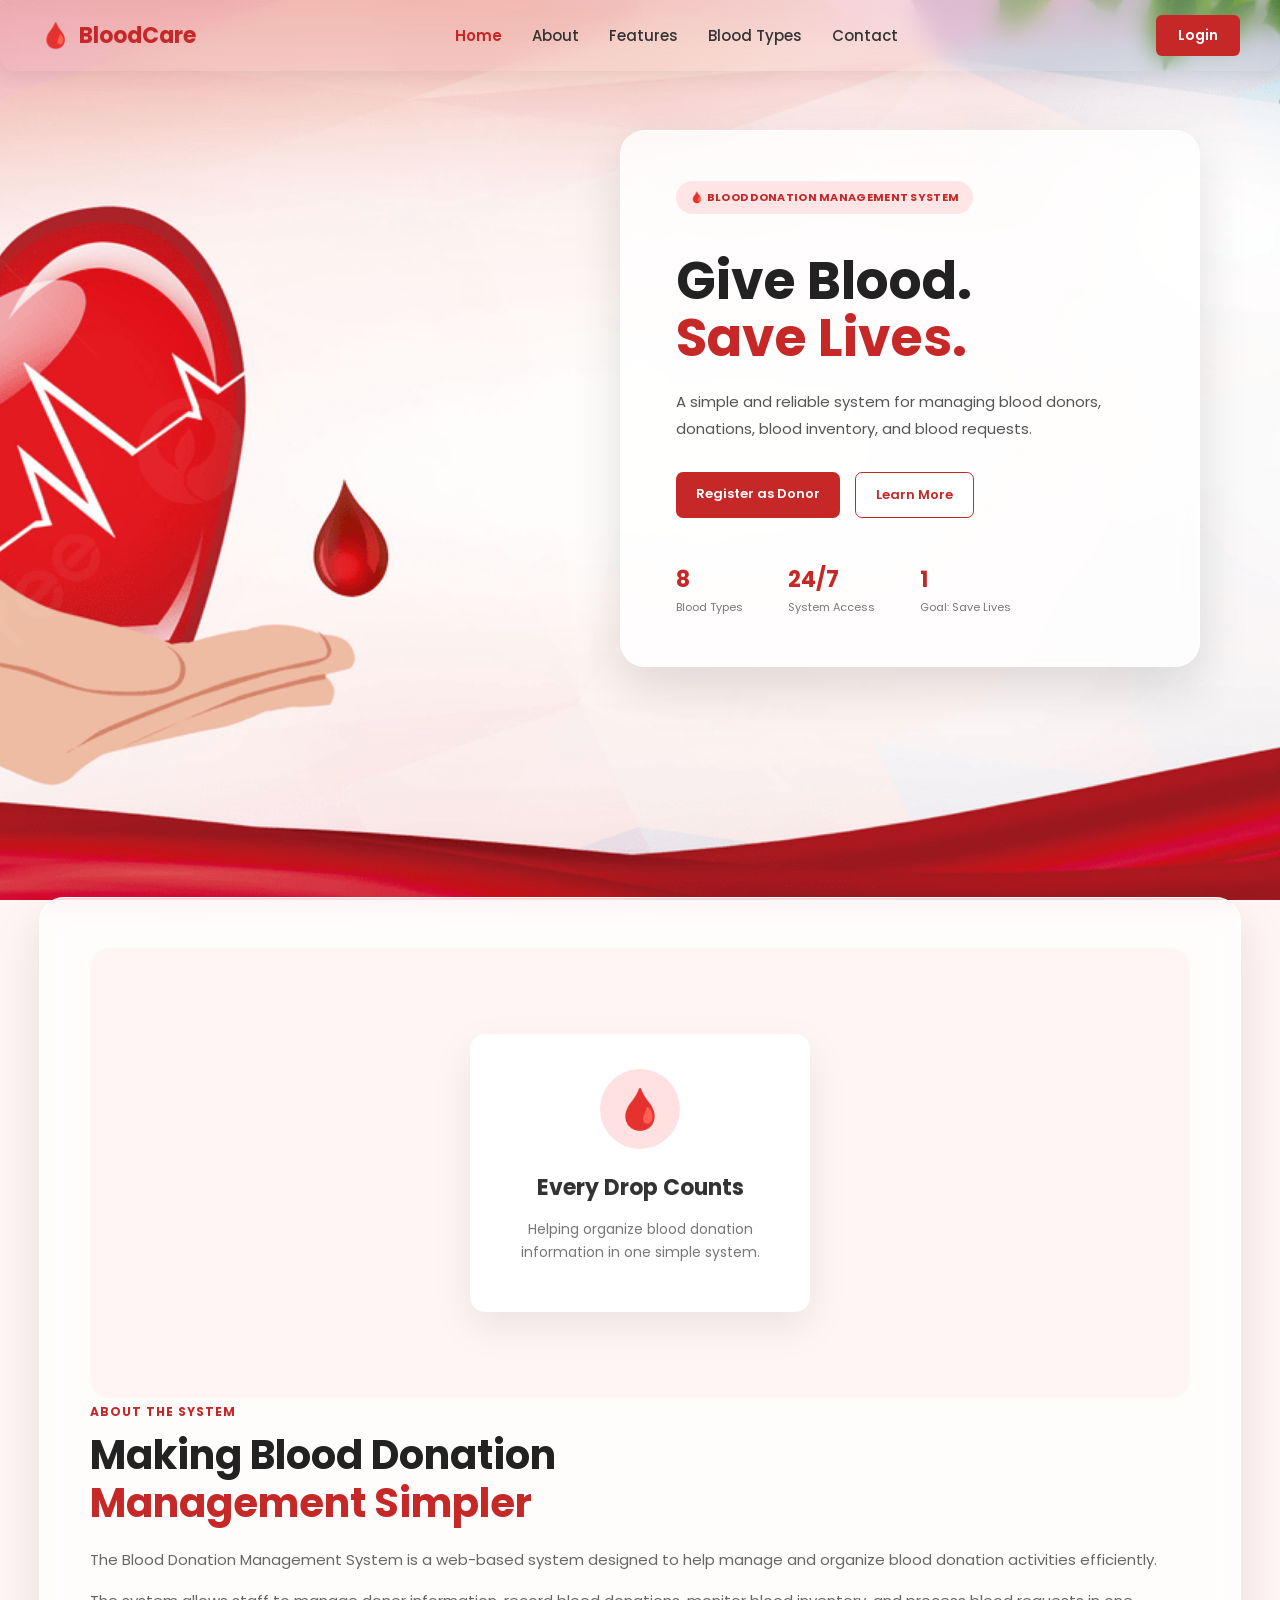
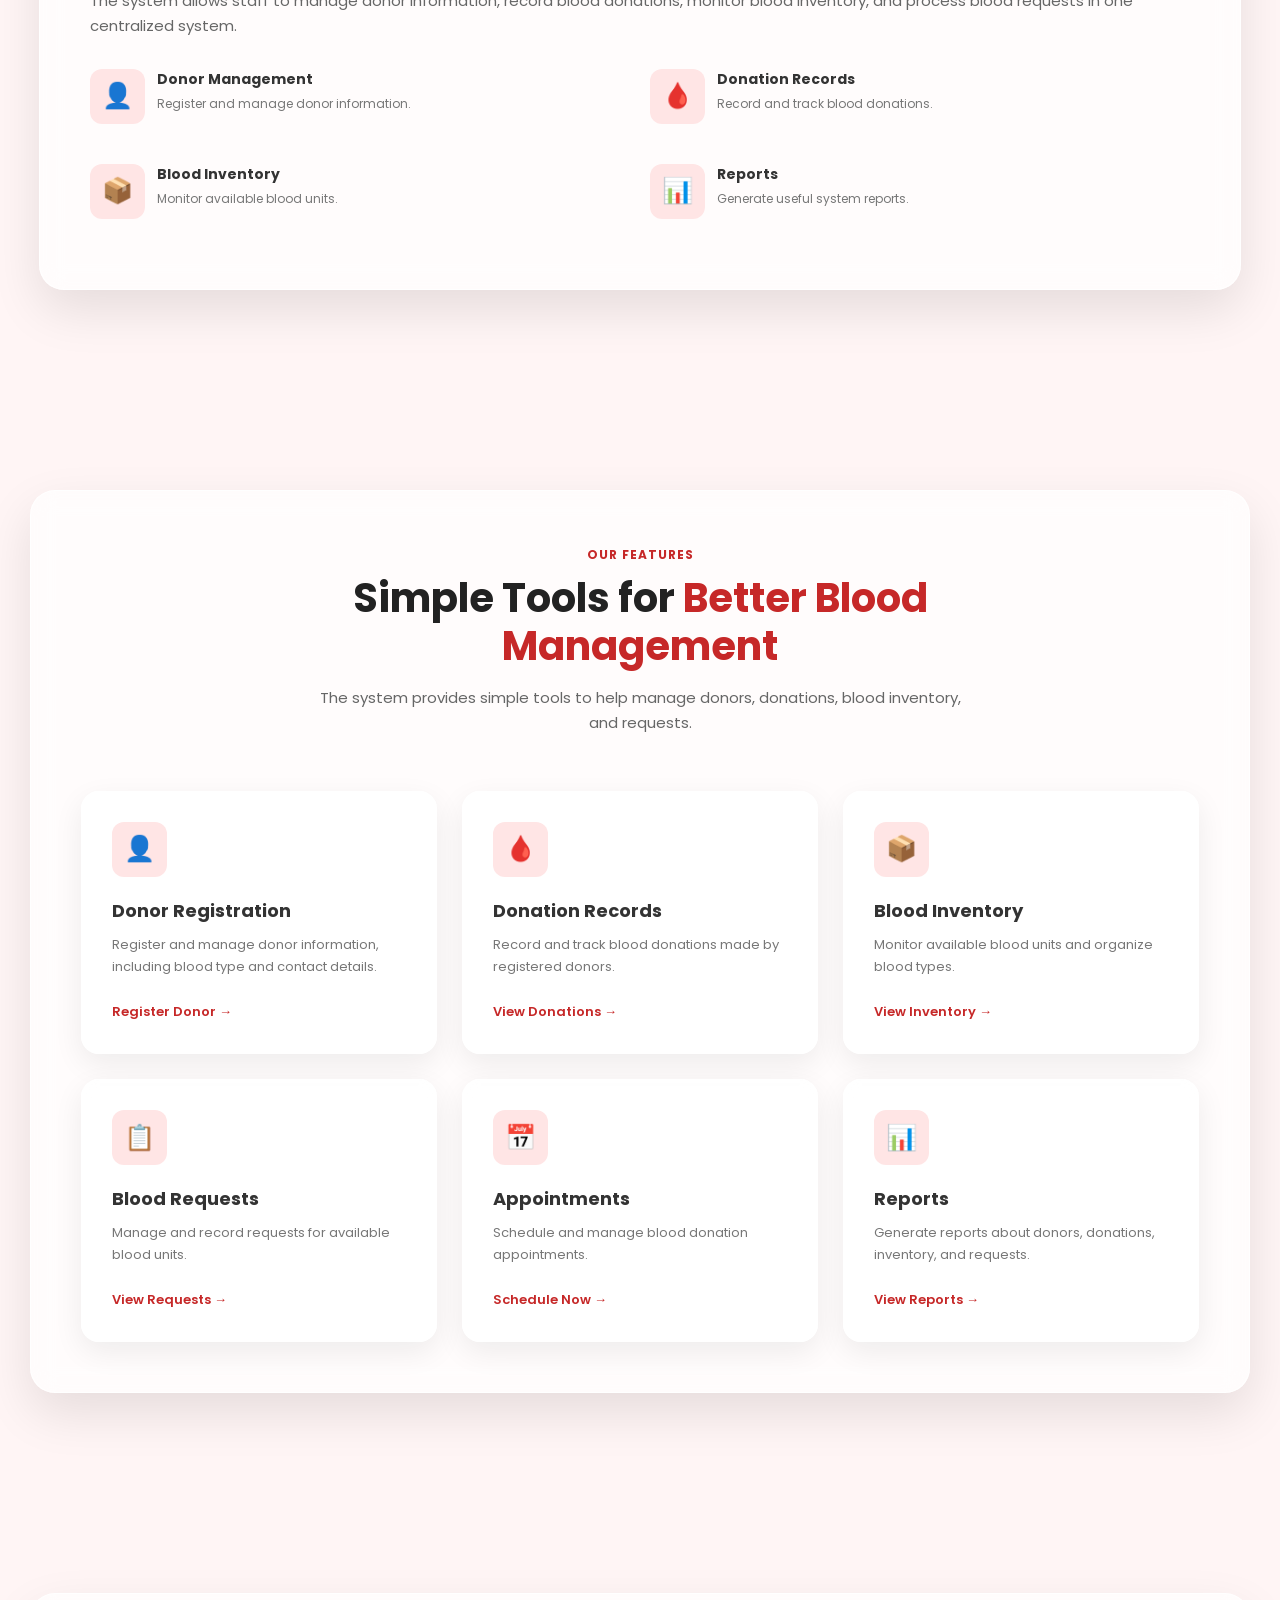
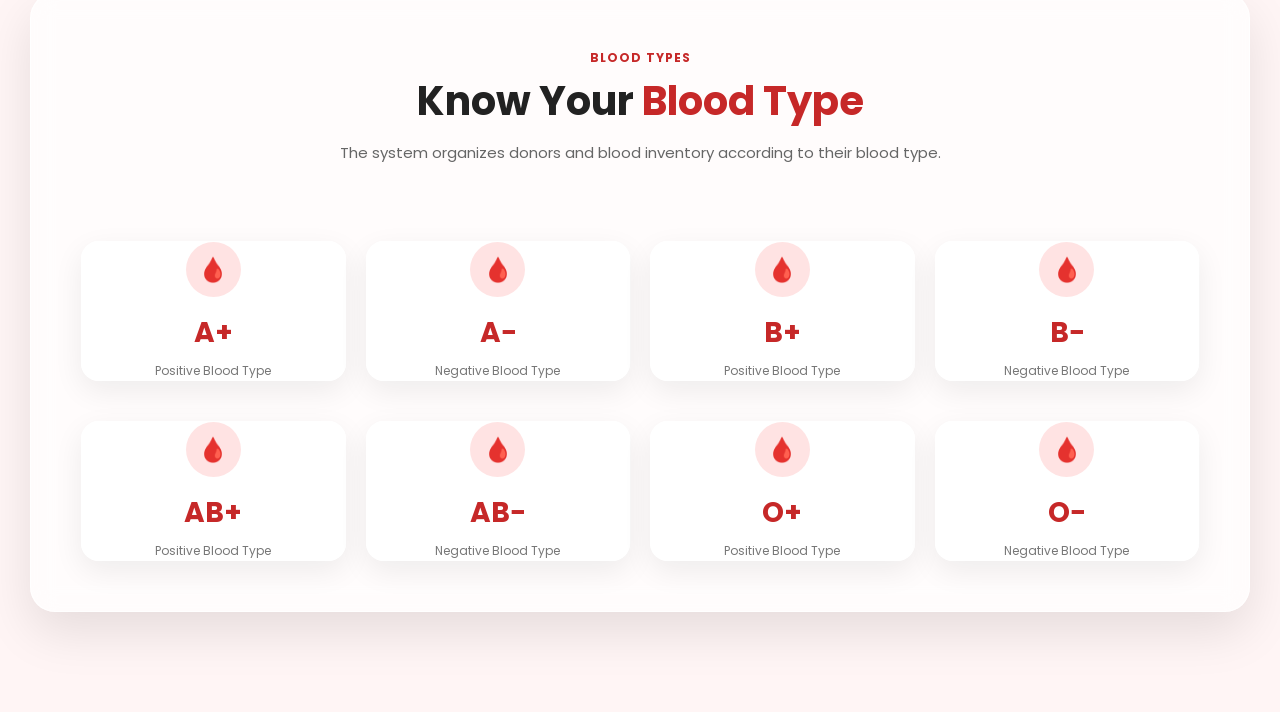
==== index.html @ 0926fce7 "Mao pani akong nabuhat" ====
<!DOCTYPE html>
<html lang="en">
<head>
    <meta charset="UTF-8">
    <meta name="viewport" content="width=device-width, initial-scale=1.0">
    <title>Document</title>
    <link rel="stylesheet" href="css/style.css">
    <link rel="stylesheet" href="css/responsive.css">
</head>
<body>
   <nav class="navbar">
    <div class="nav-container">

        <!-- Logo -->
        <div class="logo">
            <span class="logo-icon">🩸</span>
            <span>BloodCare</span>
        </div>

        <!-- Navigation Links -->
        <ul class="nav-links">
            <li><a href="index.html" class="active">Home</a></li>
            <li><a href="#about">About</a></li>
            <li><a href="#features">Features</a></li>
            <li><a href="#blood-types">Blood Types</a></li>
            <li><a href="#contact">Contact</a></li>
        </ul>

        <!-- Login Button -->
        <a href="login.html" class="login-btn">Login</a>

        <!-- Mobile Menu -->
        <button class="menu-btn" onclick="toggleMenu()">☰</button>

    </div>
</nav>
<section class="hero" id="home">

    <div class="hero-container">

        <div class="hero-content">

            <span class="hero-label">
                🩸 BLOOD DONATION MANAGEMENT SYSTEM
            </span>

            <h1>
                Give Blood.
                <span>Save Lives.</span>
            </h1>

            <p>
                A simple and reliable system for managing
                blood donors, donations, blood inventory,
                and blood requests.
            </p>

            <div class="hero-buttons">

                <a href="user.html" class="btn-primary">
                    Register as Donor
                </a>

                <a href="#about" class="btn-secondary">
                    Learn More
                </a>

            </div>

            <div class="hero-info">

                <div>
                    <strong>8</strong>
                    <span>Blood Types</span>
                </div>

                <div>
                    <strong>24/7</strong>
                    <span>System Access</span>
                </div>

                <div>
                    <strong>1</strong>
                    <span>Goal: Save Lives</span>
                </div>

            </div>

        </div>

    </div>

</section>
<section class="about" id="about">
    <div class="about-container">

        <!-- About Image / Illustration -->
        <div class="about-image">
            <div class="about-card">
                <span class="about-icon">🩸</span>
                <h3>Every Drop Counts</h3>
                <p>
                    Helping organize blood donation information
                    in one simple system.
                </p>
            </div>
        </div>

        <!-- About Content -->
        <div class="about-content">

            <span class="section-label">ABOUT THE SYSTEM</span>

            <h2>
                Making Blood Donation
                <span>Management Simpler</span>
            </h2>

            <p>
                The Blood Donation Management System is a web-based
                system designed to help manage and organize blood
                donation activities efficiently.
            </p>

            <p>
                The system allows staff to manage donor information,
                record blood donations, monitor blood inventory,
                and process blood requests in one centralized system.
            </p>

            <div class="about-features">

                <div class="about-feature">
                    <div class="feature-icon">👤</div>
                    <div>
                        <h4>Donor Management</h4>
                        <p>Register and manage donor information.</p>
                    </div>
                </div>

                <div class="about-feature">
                    <div class="feature-icon">🩸</div>
                    <div>
                        <h4>Donation Records</h4>
                        <p>Record and track blood donations.</p>
                    </div>
                </div>

                <div class="about-feature">
                    <div class="feature-icon">📦</div>
                    <div>
                        <h4>Blood Inventory</h4>
                        <p>Monitor available blood units.</p>
                    </div>
                </div>

                <div class="about-feature">
                    <div class="feature-icon">📊</div>
                    <div>
                        <h4>Reports</h4>
                        <p>Generate useful system reports.</p>
                    </div>
                </div>

            </div>

        </div>

    </div>
</section>
<section class="features" id="features">

    <div class="features-container">

        <!-- Section Heading -->
        <div class="section-heading">

            <span class="section-label">
                OUR FEATURES
            </span>

            <h2>
                Simple Tools for
                <span>Better Blood Management</span>
            </h2>

            <p>
                The system provides simple tools to help manage
                donors, donations, blood inventory, and requests.
            </p>

        </div>


        <!-- Feature Cards -->
        <div class="features-grid">

            <!-- Donor Registration -->
            <a href="user.html" class="feature-card">

                <div class="feature-icon">
                    👤
                </div>

                <h3>
                    Donor Registration
                </h3>

                <p>
                    Register and manage donor information,
                    including blood type and contact details.
                </p>

                <span class="feature-link">
                    Register Donor →
                </span>

            </a>


            <!-- Donation Records -->
            <a href="donations.html" class="feature-card">

                <div class="feature-icon">
                    🩸
                </div>

                <h3>
                    Donation Records
                </h3>

                <p>
                    Record and track blood donations made
                    by registered donors.
                </p>

                <span class="feature-link">
                    View Donations →
                </span>

            </a>


            <!-- Blood Inventory -->
            <a href="inventory.html" class="feature-card">

                <div class="feature-icon">
                    📦
                </div>

                <h3>
                    Blood Inventory
                </h3>

                <p>
                    Monitor available blood units and
                    organize blood types.
                </p>

                <span class="feature-link">
                    View Inventory →
                </span>

            </a>


            <!-- Blood Requests -->
            <a href="requests.html" class="feature-card">

                <div class="feature-icon">
                    📋
                </div>

                <h3>
                    Blood Requests
                </h3>

                <p>
                    Manage and record requests for
                    available blood units.
                </p>

                <span class="feature-link">
                    View Requests →
                </span>

            </a>


            <!-- Appointments -->
            <a href="appointments.html" class="feature-card">

                <div class="feature-icon">
                    📅
                </div>

                <h3>
                    Appointments
                </h3>

                <p>
                    Schedule and manage blood donation
                    appointments.
                </p>

                <span class="feature-link">
                    Schedule Now →
                </span>

            </a>


            <!-- Reports -->
            <a href="reports.html" class="feature-card">

                <div class="feature-icon">
                    📊
                </div>

                <h3>
                    Reports
                </h3>

                <p>
                    Generate reports about donors,
                    donations, inventory, and requests.
                </p>

                <span class="feature-link">
                    View Reports →
                </span>

            </a>

        </div>

    </div>

</section>
<section class="blood-types" id="blood-types">

    <div class="blood-types-container">

        <div class="section-heading">

            <span class="section-label">
                BLOOD TYPES
            </span>

            <h2>
                Know Your <span>Blood Type</span>
            </h2>

            <p>
                The system organizes donors and blood inventory
                according to their blood type.
            </p>

        </div>


        <div class="blood-types-grid">

            <div class="blood-type-card">
                <div class="blood-type-icon">🩸</div>
                <h3>A+</h3>
                <p>Positive Blood Type</p>
            </div>

            <div class="blood-type-card">
                <div class="blood-type-icon">🩸</div>
                <h3>A−</h3>
                <p>Negative Blood Type</p>
            </div>

            <div class="blood-type-card">
                <div class="blood-type-icon">🩸</div>
                <h3>B+</h3>
                <p>Positive Blood Type</p>
            </div>

            <div class="blood-type-card">
                <div class="blood-type-icon">🩸</div>
                <h3>B−</h3>
                <p>Negative Blood Type</p>
            </div>

            <div class="blood-type-card">
                <div class="blood-type-icon">🩸</div>
                <h3>AB+</h3>
                <p>Positive Blood Type</p>
            </div>

            <div class="blood-type-card">
                <div class="blood-type-icon">🩸</div>
                <h3>AB−</h3>
                <p>Negative Blood Type</p>
            </div>

            <div class="blood-type-card">
                <div class="blood-type-icon">🩸</div>
                <h3>O+</h3>
                <p>Positive Blood Type</p>
            </div>

            <div class="blood-type-card">
                <div class="blood-type-icon">🩸</div>
                <h3>O−</h3>
                <p>Negative Blood Type</p>
            </div>

        </div>

    </div>

</section>
</body>
</html>
---- css/style.css ----
@import url('https://fonts.googleapis.com/css2?family=Poppins:wght@400;500;600;700&display=swap');
 * {
    font-family: 'Poppins', sans-serif;
}

 html {
    scroll-behavior: smooth;
}

body {
    margin: 0;
    min-height: 100vh;
    margin: 0;
    font-family: 'Poppins', sans-serif;
    background-image: url("../images/background.jpg");
    background-size: cover;
    background-position: center top;
    background-repeat: no-repeat;
    background-attachment: fixed;
    background-color: #fff5f5;
}

.navbar {
    position: fixed;
    top: 0;
    left: 0;
    width: 100%;
    z-index: 1000;
    background:transparent;
    backdrop-filter: blur(12px);
    -webkit-backdrop-filter: blur(12px);
    border-bottom: 0x solid rgba(255, 255, 255, 0.7);
    box-shadow:
        0 5px 20px rgba(0, 0, 0, 0.06);
    border-radius: 0 0 15px 15px;
}

.nav-container {
    max-width: 1200px;
    margin: 0 auto;
    padding: 15px 30px;
    display: flex;
    align-items: center;
    justify-content: space-between;
}

/* Logo */

.logo {
    display: flex;
    align-items: center;
    gap: 8px;

    font-size: 22px;
    font-weight: 700;
    color: #c62828;
}

.logo-icon {
    font-size: 25px;
}

/* Navigation Links */

.nav-links {
    display: flex;
    align-items: center;
    gap: 30px;

    list-style: none;
    margin: 0;
    padding: 0;
}

.nav-links a {
    text-decoration: none;
    color: #333333;
    font-size: 15px;
    font-weight: 500;
    transition: 0.3s;
}

.nav-links a:hover {
    color: #c62828;
}

.nav-links a.active {
    color: #c62828;
    font-weight: 600;
}

/* Login Button */

.login-btn {
    text-decoration: none;
    background: #c62828;
    color: white;
    padding: 10px 22px;
    border-radius: 6px;
    font-size: 14px;
    font-weight: 600;
    transition: 0.3s;
}

.login-btn:hover {
    background: #a91f1f;
}

/* Mobile Menu Button */

.menu-btn {
    display: none;
    border: none;
    background: none;
    font-size: 25px;
    cursor: pointer;
}

.hero-floating {
    min-height: 720px;
    width: 100%;
    position: relative;
    display: flex;
    align-items: center;
    justify-content: center;
    background-size: cover;
    background-position: center center;
    background-repeat: no-repeat;
    overflow: hidden;
}
/* =========================
   HERO SECTION
========================= */

.hero {
    background: transparent;
    min-height: 600px;
    padding: 70px 30px;
}

.hero-content {
    width: 580px;
    max-width: 100%;
    padding: 50px 55px;
    box-sizing: border-box;
    background: rgba(255, 255, 255, 0.78);
    backdrop-filter: blur(12px);
    -webkit-backdrop-filter: blur(12px);
    border: 1px solid rgba(255, 255, 255, 0.9);
    border-radius: 25px;
    box-shadow:
        0 20px 50px rgba(0, 0, 0, 0.12);
}

.hero-container {
    width: 100%;
    max-width: 1200px;
    margin: 0 auto;
    display: flex;
    justify-content: flex-end;
    align-items: center;
    padding: 60px 40px;
    box-sizing: border-box;
}


.hero-label {
    display: inline-block;
    padding: 8px 14px;
    background: #ffe5e5;
    color: #c62828;
    border-radius: 20px;
    font-size: 11px;
    font-weight: 700;
    letter-spacing: 0.3px;
    margin-bottom: 18px;
}

.hero h1 {
    margin: 20px 0 22px;
    font-size: 52px;
    line-height: 1.1;
    font-weight: 700;
    color: #222;
}

.hero h1 span {
    display: block;
    color: #c62828;
}

.hero p {
    margin: 0 0 30px;
    max-width: 480px;
    color: #555;
    font-size: 15px;
    line-height: 1.8;
}

/* Buttons */

.hero-buttons {
    display: flex;
    gap: 15px;
    margin-bottom: 35px;
}

.btn-primary,
.btn-secondary {
    display: inline-block;
    padding: 12px 20px;
    border-radius: 7px;
    text-decoration: none;
    font-size: 13px;
    font-weight: 600;
    transition: 0.3s;
}

.btn-primary {
    background: #c62828;
    color: white;
}

.btn-primary:hover {
    background: #a91f1f;
    transform: translateY(-2px);
}

.btn-secondary {
    background: white;
    color: #c62828;
    border: 1px solid #c62828;
}

.btn-secondary:hover {
    background: #c62828;
    color: white;
}

/* Hero Statistics */

.hero-info {
    display: flex;
    gap: 45px;
    padding-top: 10px;
}

.hero-info div {
    display: flex;
    flex-direction: column;
}

.hero-info strong {
    color: #c62828;
    font-size: 22px;
    font-weight: 700;
    margin-bottom: 3px;
}

.hero-info span {
    color: #777;
    font-size: 11px;
}
.hero-image {
    position: relative;

    min-height: 480px;

    display: flex;
    justify-content: center;
    align-items: center;
}
.blood-circle {
    width: 350px;
    height: 350px;

    border-radius: 50%;

    background: #c62828;

    display: flex;
    align-items: center;
    justify-content: center;

    box-shadow: 0 25px 60px rgba(198, 40, 40, 0.25);
}
.blood-icon {
    font-size: 150px;
}
/* Floating Cards */
.floating-card {
    position: absolute;

    display: flex;
    align-items: center;
    gap: 12px;

    background: white;

    padding: 15px 20px;

    border-radius: 10px;

    box-shadow: 0 10px 30px rgba(0, 0, 0, 0.1);
}
.floating-card > span {
    font-size: 25px;
}
.floating-card div {
    display: flex;
    flex-direction: column;
}
.floating-card strong {
    font-size: 13px;
    color: #333;
}
.floating-card small {
    color: #888;
    font-size: 11px;
    margin-top: 3px;
}
.card-one {
    top: 80px;
    left: 20px;
}
.card-two {
    bottom: 80px;
    right: 10px;
}
/* =========================
   ABOUT SECTION
========================= */

.about {
    padding: 100px 30px;
    background: transparent;
}

.about-container {
    max-width: 1100px;
    margin: 0 auto;
    padding: 50px;
    background: rgba(255, 255, 255, 0.72);
    backdrop-filter: blur(12px);
    -webkit-backdrop-filter: blur(12px);
    border: 1px solid rgba(255, 255, 255, 0.85);
    border-radius: 25px;
    box-shadow:
        0 20px 50px rgba(0, 0, 0, 0.10);
}

/* About Image */

.about-image {
    min-height: 450px;
    display: flex;
    align-items: center;
    justify-content: center;
    background: #fff5f5;
    border-radius: 20px;
    position: relative;
}

.about-card {
    width: 280px;
    padding: 35px 30px;
    background: white;
    border-radius: 15px;
    text-align: center;
    box-shadow: 0 15px 40px rgba(0, 0, 0, 0.08);
}

.about-icon {
    width: 80px;
    height: 80px;
    margin: 0 auto 20px;
    display: flex;
    align-items: center;
    justify-content: center;
    background: #ffe1e1;
    border-radius: 50%;
    font-size: 40px;
}

.about-card h3 {
    margin-bottom: 10px;
    color: #333;
    font-size: 22px;
}

.about-card p {
    color: #777;
    font-size: 14px;
    line-height: 1.6;
}

/* About Content */

.section-label {
    display: inline-block;
    color: #c62828;
    font-size: 12px;
    font-weight: 700;
    letter-spacing: 1px;
    margin-bottom: 12px;
}

.about-content h2 {
    margin: 0 0 20px;
    font-size: 40px;
    line-height: 1.2;
    color: #222;
}

.about-content h2 span {
    display: block;
    color: #c62828;
}

.about-content > p {
    color: #666;
    font-size: 15px;
    line-height: 1.7;
    margin-bottom: 15px;
}

/* About Features */

.about-features {
    margin-top: 30px;
    display: grid;
    grid-template-columns: 1fr 1fr;
    gap: 20px;
}

.about-feature {
    display: flex;
    align-items: flex-start;
    gap: 12px;
}

.feature-icon {
    min-width: 42px;
    height: 42px;
    display: flex;
    align-items: center;
    justify-content: center;
    background: #fff0f0;
    border-radius: 8px;
    font-size: 20px;
}

.about-feature h4 {
    margin: 0 0 5px;
    font-size: 14px;
    color: #333;
}

.about-feature p {
    margin: 0;
    color: #777;
    font-size: 12px;
    line-height: 1.5;
}
/* =========================
   FEATURES SECTION
========================= */

.features {
    padding: 100px 30px;
    background: transparent;
}

.features-container {
    max-width: 1150px;
    margin: 0 auto;
    padding: 50px;
    background: rgba(255, 255, 255, 0.72);
    backdrop-filter: blur(12px);
    -webkit-backdrop-filter: blur(12px);
    border: 1px solid rgba(255, 255, 255, 0.85);
    border-radius: 25px;
    box-shadow:
        0 20px 50px rgba(0, 0, 0, 0.10);
}

/* Section Heading */

.section-heading {
    text-align: center;

    max-width: 650px;

    margin: 0 auto 55px;
}

.section-label {
    display: inline-block;

    color: #c62828;

    font-size: 12px;

    font-weight: 700;

    letter-spacing: 1px;

    margin-bottom: 10px;
}

.section-heading h2 {
    margin: 0 0 15px;

    color: #222;

    font-size: 40px;

    line-height: 1.2;
}

.section-heading h2 span {
    color: #c62828;
}

.section-heading p {
    margin: 0;

    color: #666;

    font-size: 15px;

    line-height: 1.7;
}


/* =========================
   FEATURE GRID
========================= */

.features-grid {
    display: grid;

    grid-template-columns: repeat(3, 1fr);

    gap: 25px;
}


/* =========================
   FEATURE CARD
========================= */

.feature-card {
    display: block;
    text-decoration: none;
    color: inherit;
    padding: 30px;
    background: rgba(255, 255, 255, 0.65);
    backdrop-filter: blur(8px);
    -webkit-backdrop-filter: blur(8px);
    border: 1px solid rgba(255, 255, 255, 0.8);
    border-radius: 18px;
    box-shadow:
        0 10px 30px rgba(0, 0, 0, 0.07);
    transition: all 0.3s ease;
}
.feature-card h3,
.feature-card p,
.feature-card .feature-link {
    text-decoration: none;
}

.feature-card:hover {
    transform: translateY(-8px);
    background: rgba(255, 255, 255, 0.85);
    box-shadow:
        0 20px 40px rgba(198, 40, 40, 0.15);
}


/* Icon */

.feature-icon {
    width: 55px;
    height: 55px;
    display: flex;
    align-items: center;
    justify-content: center;
    background: #ffe5e5;
    border-radius: 12px;
    font-size: 25px;
    margin-bottom: 20px;
}


/* Title */

.feature-card h3 {
    margin: 0 0 10px;
    color: #333;
    font-size: 18px;
}


/* Description */

.feature-card p {
    margin: 0 0 20px;
    color: #777;
    font-size: 13px;
    line-height: 1.7;
}


/* Feature Link */

.feature-link {
    color: #c62828;
    font-size: 13px;
    font-weight: 600;
}

.feature-card:hover .feature-link {
    text-decoration: underline;
}
/* =========================
   BLOOD TYPES SECTION
========================= */

.blood-types {
    padding: 100px 30px;
    background: transparent;
}

.blood-types-container {
    max-width: 1150px;
    margin: 0 auto;
    padding: 50px;
    background: rgba(255, 255, 255, 0.72);
    backdrop-filter: blur(12px);
    -webkit-backdrop-filter: blur(12px);
    border: 1px solid rgba(255, 255, 255, 0.85);
    border-radius: 25px;
    box-shadow:
        0 20px 50px rgba(0, 0, 0, 0.10);
}

/* Grid */

.blood-types-grid {
    display: grid;
    grid-template-columns: repeat(4, 1fr);
    gap: 20px;
}

/* Blood Type Card */

.blood-type-card {
    background: rgba(255, 255, 255, 0.65);
    backdrop-filter: blur(8px);
    -webkit-backdrop-filter: blur(8px);
    border: 1px solid rgba(255, 255, 255, 0.8);
    border-radius: 18px;
    box-shadow:
        0 10px 30px rgba(0, 0, 0, 0.07);
    transition: 0.3s;
    text-align: center;
    margin-top: 20px;
}

.blood-type-card:hover {
    transform: translateY(-8px);
    background: rgba(198, 40, 40, 0.9);
    color: white;
}

/* Icon */

.blood-type-icon {
    width: 55px;
    height: 55px;
    margin: 0 auto 15px;
    display: flex;
    align-items: center;
    justify-content: center;
    background: #ffe3e3;
    border-radius: 50%;
    font-size: 24px;
    transition: 0.3s;
}

/* Blood Type */

.blood-type-card h3 {
    margin: 0 0 8px;
    color: #c62828;
    font-size: 28px;
    transition: 0.3s;
}

/* Description */

.blood-type-card p {
    margin: 0;
    color: #777;
    font-size: 12px;
    transition: 0.3s;
}

/* Hover */

.blood-type-card:hover h3,
.blood-type-card:hover p {
    color: white;
}

.blood-type-card:hover .blood-type-icon {
    background: rgba(255, 255, 255, 0.2);
}
---- css/responsive.css ----
@media (max-width: 900px) {

    .hero {
        min-height: 650px;

        background-position: left center;
    }

    .hero-container {
        justify-content: center;

        padding: 40px 20px;
    }

    .hero-content {
        width: 100%;
        max-width: 520px;

        text-align: center;

        padding: 35px 25px;
    }

    .hero p {
        margin-left: auto;
        margin-right: auto;
    }

    .hero-buttons {
        justify-content: center;
    }

    .hero-info {
        justify-content: center;
    }
}
@media (max-width: 500px) {

    .hero {
        min-height: 700px;

        background-position: left center;
    }

    .hero-container {
        padding: 30px 15px;
    }

    .hero-content {
        padding: 30px 20px;
    }

    .hero h1 {
        font-size: 40px;
    }

    .hero p {
        font-size: 14px;
    }

    .hero-buttons {
        flex-direction: column;
    }

    .btn-primary,
    .btn-secondary {
        width: 100%;

        box-sizing: border-box;

        text-align: center;
    }

    .hero-info {
        gap: 20px;
    }
}
/* =========================
   FEATURES RESPONSIVE
========================= */

@media (max-width: 900px) {

    .features {
        padding: 70px 20px;
    }

    .features-grid {
        grid-template-columns: repeat(2, 1fr);
    }

    .section-heading h2 {
        font-size: 34px;
    }
}


@media (max-width: 600px) {

    .features {
        padding: 60px 15px;
    }

    .features-grid {
        grid-template-columns: 1fr;
    }

    .section-heading h2 {
        font-size: 30px;
    }

    .feature-card {
        padding: 25px;
    }
}
/* =========================
   BLOOD TYPES RESPONSIVE
========================= */

@media (max-width: 900px) {

    .blood-types {
        padding: 70px 20px;
    }

    .blood-types-grid {
        grid-template-columns: repeat(2, 1fr);
    }

}

@media (max-width: 500px) {

    .blood-types {
        padding: 60px 15px;
    }

    .blood-types-grid {
        grid-template-columns: 1fr 1fr;

        gap: 12px;
    }

    .blood-type-card {
        padding: 20px 10px;
    }

    .blood-type-card h3 {
        font-size: 24px;
    }

}
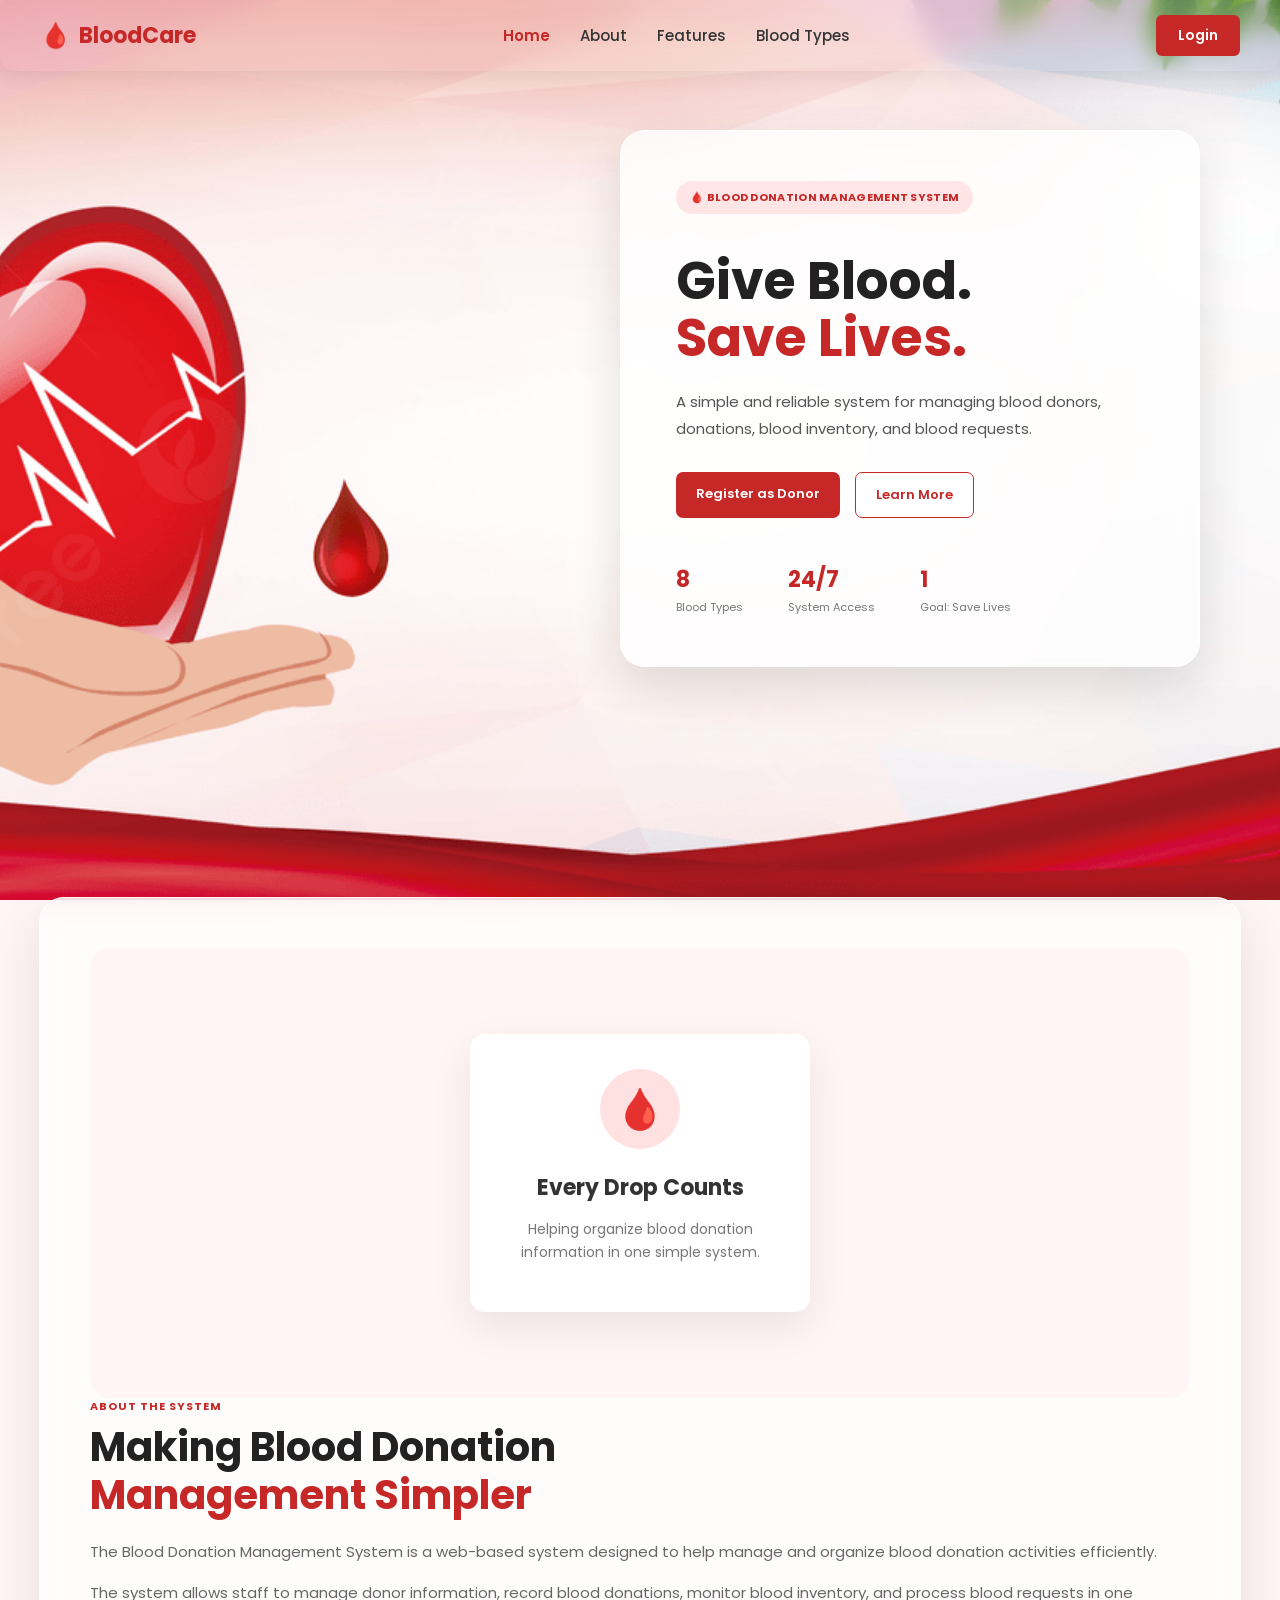
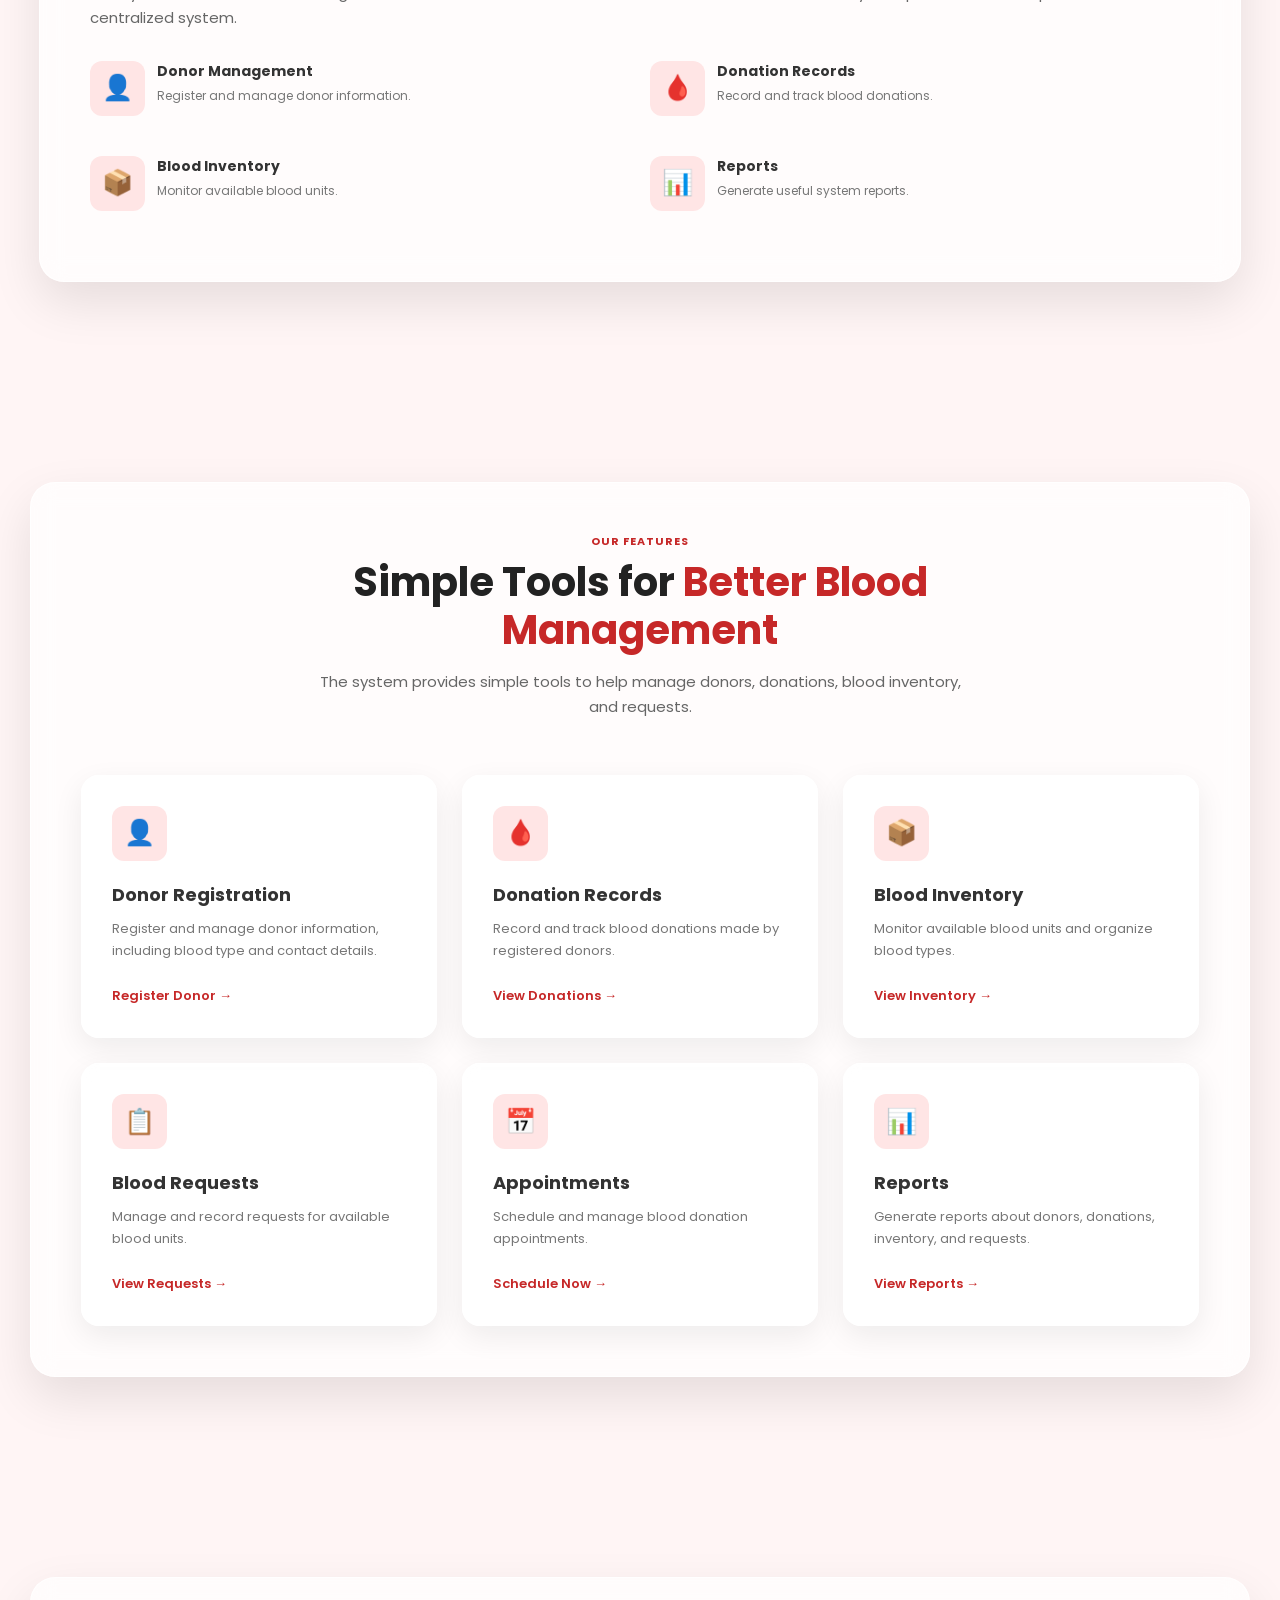
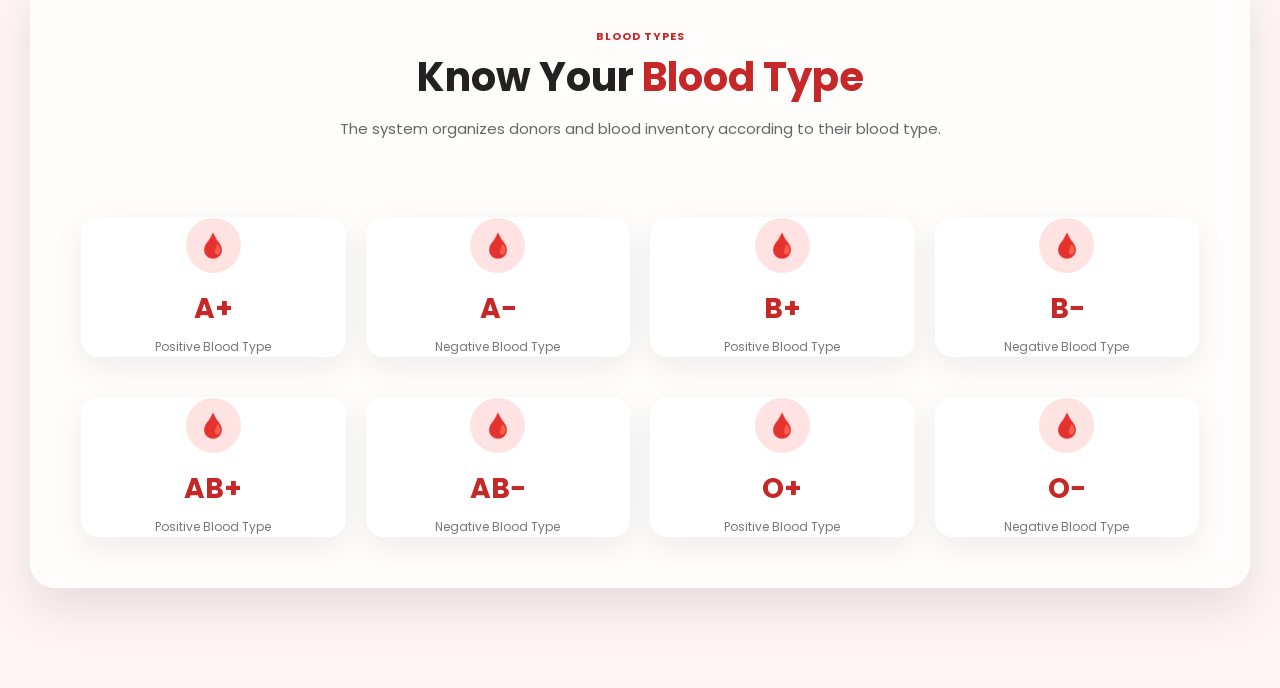
==== commit 90f2585c: "daghan nako gibutang" ====
--- a/index.html
+++ b/index.html
@@ -23,7 +23,6 @@
             <li><a href="#about">About</a></li>
             <li><a href="#features">Features</a></li>
             <li><a href="#blood-types">Blood Types</a></li>
-            <li><a href="#contact">Contact</a></li>
         </ul>
 
         <!-- Login Button -->
--- a/css/style.css
+++ b/css/style.css
@@ -716,4 +716,3433 @@
 
 .blood-type-card:hover .blood-type-icon {
     background: rgba(255, 255, 255, 0.2);
+}
+.login-page {
+    min-height: 100vh;
+    margin: 0;
+    display: flex;
+    align-items: center;
+    justify-content: center;
+    position: relative;      
+    overflow: hidden;
+    background: #fff5f5;
+}
+
+
+/* Background Image */
+
+.login-background {
+    position: fixed;
+    inset: 0;
+    background-image:
+        linear-gradient(
+            rgba(255, 245, 247, 0.60),
+            rgba(255, 245, 247, 0.60)
+        ),
+        url("../images/background.jpg");
+    background-size: cover;
+    background-position: center;
+    background-repeat: no-repeat;
+    z-index: 0;
+}
+
+.login-container {
+    position: relative;
+    z-index: 1;
+    width: 100%;
+    max-width: 450px;
+    padding: 30px;
+    box-sizing: border-box;
+    background:transparent;
+}
+
+
+.login-card {
+    width: 100%;
+    padding: 45px;
+    box-sizing: border-box;
+    background: rgba(255, 255, 255, 0.80);
+    backdrop-filter: blur(15px);
+    -webkit-backdrop-filter: blur(15px);
+    border: 1px solid rgba(255, 255, 255, 0.9);
+    border-radius: 25px;
+    box-shadow:
+        0 25px 60px rgba(0, 0, 0, 0.15);
+}
+
+.login-logo {
+    text-align: center;
+    margin-bottom: 30px;
+}
+
+.login-icon {
+    width: 65px;
+    height: 65px;
+    margin: 0 auto 12px;
+    display: flex;
+    align-items: center;
+    justify-content: center;
+    background: #ffe3e3;
+    border-radius: 50%;
+    font-size: 30px;
+}
+
+.login-logo h1 {
+    margin: 0;
+    color: #c62828;
+    font-size: 26px;
+    font-weight: 700;
+}
+
+.login-logo p {
+    margin: 5px 0 0;
+    color: #777;
+    font-size: 11px;
+}
+
+.login-heading {
+    text-align: center;
+    margin-bottom: 28px;
+}
+
+.login-heading h2 {
+    margin: 0 0 8px;
+    color: #222;
+    font-size: 25px;
+    font-weight: 600;
+}
+
+.login-heading p {
+    margin: 0;
+    color: #777;
+    font-size: 13px;
+}
+
+ 
+.form-group {
+    margin-bottom: 20px;
+}
+
+.form-group label {
+    display: block;
+    margin-bottom: 8px;
+    color: #333;
+    font-size: 13px;
+    font-weight: 600;
+}
+
+
+/* Password label */
+
+.password-label {
+    display: flex;
+    align-items: center;
+    justify-content: space-between;
+}
+
+.password-label label {
+    margin-bottom: 8px;
+}
+
+.password-label a {
+    margin-bottom: 8px;
+    color: #c62828;
+    font-size: 11px;
+    text-decoration: none;
+}
+
+.password-label a:hover {
+    text-decoration: underline;
+}
+
+
+/* Input */
+
+.form-group input[type="email"],
+.form-group input[type="password"] {
+    width: 100%;
+    height: 48px;
+    padding: 0 15px;
+    box-sizing: border-box;
+    border: 1px solid #e2d4d4;
+    border-radius: 8px;
+    background: rgba(255, 255, 255, 0.75);
+    color: #333;
+    font-family: 'Poppins', sans-serif;
+    font-size: 13px;
+    outline: none;
+    transition: 0.3s;
+}
+
+.form-group input:focus {
+    border-color: #c62828;
+    box-shadow:
+        0 0 0 3px rgba(198, 40, 40, 0.10);
+}
+
+.form-group input::placeholder {
+    color: #aaa;
+}
+
+.remember {
+    margin-bottom: 20px;
+    font-size: 12px;
+    color: #666;
+}
+
+.remember label {
+    display: flex;
+    align-items: center;
+    gap: 7px;
+    cursor: pointer;
+}
+
+.remember input {
+    accent-color: #c62828;
+}
+
+.login-submit {
+    width: 100%;
+    height: 48px;
+    border: none;
+    border-radius: 8px;
+    background: #c62828;
+    color: white;
+    font-family: 'Poppins', sans-serif;
+    font-size: 14px;
+    font-weight: 600;
+    cursor: pointer;
+    transition: 0.3s;
+}
+
+.login-submit:hover {
+    background: #a91f1f;
+    transform: translateY(-2px);
+    box-shadow:
+        0 8px 20px rgba(198, 40, 40, 0.20);
+}
+
+.back-home {
+    text-align: center;
+    margin-top: 25px;
+}
+
+.back-home a {
+    color: #c62828;
+    font-size: 12px;
+    font-weight: 500;
+    text-decoration: none;
+}
+
+.back-home a:hover {
+    text-decoration: underline;
+}
+.create-account {
+    text-align: center;
+    margin-top: 22px;
+}
+
+.create-account p {
+    display: inline;
+    margin: 0;
+    color: #777;
+    font-size: 12px;
+}
+
+.create-account a {
+    margin-left: 5px;
+    color: #c62828;
+    font-size: 12px;
+    font-weight: 600;
+    text-decoration: none;
+}
+
+.create-account a:hover {
+    text-decoration: underline;
+}
+/* =========================================
+   DONOR REGISTRATION PAGE
+========================================= */
+
+.register-page {
+    min-height: 100vh;
+    margin: 0;
+    padding: 50px 20px;
+    box-sizing: border-box;
+    display: flex;
+    align-items: center;
+    justify-content: center;
+    position: relative;
+    overflow-x: hidden;
+    font-family: 'Poppins', sans-serif;
+    background: #fff5f5;
+}
+
+
+/* Background */
+
+.register-background {
+    position: fixed;
+    inset: 0;
+    width: 100%;
+    height: 100%;
+    background-image:
+        url("../images/background.jpg");
+    background-size: cover;
+    background-position: center;
+    background-repeat: no-repeat;
+    z-index: 0;
+}
+
+.register-background::after {
+    content: "";
+    position: absolute;
+    inset: 0;
+    background: rgba(255, 245, 247, 0.40);
+}
+
+
+/* Container */
+
+.register-container {
+    position: relative;
+    z-index: 2;
+    width: 100%;
+    max-width: 850px;
+    box-sizing: border-box;
+}
+
+
+/* Card */
+
+.register-card {
+    width: 100%;
+    padding: 45px;
+    box-sizing: border-box;
+    background: rgba(255, 255, 255, 0.82);
+    backdrop-filter: blur(15px);
+    -webkit-backdrop-filter: blur(15px);
+    border: 1px solid rgba(255, 255, 255, 0.9);
+    border-radius: 25px;
+    box-shadow:
+        0 25px 60px rgba(0, 0, 0, 0.15);
+}
+
+
+/* Header */
+
+.register-header {
+    text-align: center;
+    margin-bottom: 25px;
+}
+
+.register-icon {
+    width: 65px;
+    height: 65px;
+    margin: 0 auto 12px;
+    display: flex;
+    align-items: center;
+    justify-content: center;
+    background: #ffe3e3;
+    border-radius: 50%;
+    font-size: 30px;
+}
+
+.register-header h1 {
+    margin: 0;
+    color: #c62828;
+    font-size: 27px;
+    font-weight: 700;
+}
+
+.register-header p {
+    margin: 5px 0 0;
+    color: #777;
+    font-size: 11px;
+}
+
+
+/* Heading */
+
+.register-heading {
+    text-align: center;
+    margin-bottom: 30px;
+}
+
+.register-heading h2 {
+    margin: 0 0 8px;
+    color: #222;
+    font-size: 26px;
+    font-weight: 600;
+}
+
+.register-heading p {
+    margin: 0;
+    color: #777;
+    font-size: 13px;
+}
+
+
+/* Form Section */
+
+.form-section {
+    margin-bottom: 25px;
+}
+
+.form-section h3 {
+    margin: 0 0 18px;
+    padding-bottom: 10px;
+    color: #c62828;
+    font-size: 15px;
+    font-weight: 600;
+    border-bottom: 1px solid #f0dede;
+}
+
+
+/* Form Row */
+
+.form-row {
+    display: grid;
+    grid-template-columns: 1fr 1fr;
+    gap: 18px;
+}
+
+
+/* Form Group */
+
+.form-group {
+    margin-bottom: 18px;
+}
+
+.form-group label {
+    display: block;
+    margin-bottom: 8px;
+    color: #333;
+    font-size: 12px;
+    font-weight: 600;
+}
+
+
+/* Inputs */
+
+.form-group input,
+.form-group select,
+.form-group textarea {
+    width: 100%;
+    box-sizing: border-box;
+    border: 1px solid #e2d4d4;
+    border-radius: 9px;
+    background: rgba(255, 255, 255, 0.75);
+    color: #333;
+    font-family: 'Poppins', sans-serif;
+    font-size: 12px;
+    outline: none;
+    transition: 0.3s;
+}
+
+
+/* Input */
+
+.form-group input,
+.form-group select {
+    height: 46px;
+    padding: 0 14px;
+}
+
+
+/* Textarea */
+
+.form-group textarea {
+    padding: 12px 14px;
+    resize: vertical;
+    min-height: 85px;
+}
+
+
+/* Focus */
+
+.form-group input:focus,
+.form-group select:focus,
+.form-group textarea:focus {
+    border-color: #c62828;
+    background: #ffffff;
+    box-shadow:
+        0 0 0 3px rgba(198, 40, 40, 0.10);
+}
+
+
+/* Placeholder */
+.form-group input::placeholder,
+.form-group textarea::placeholder {
+    color: #aaa;
+}
+/* Terms */
+.terms {
+    margin: 5px 0 22px;
+    font-size: 11px;
+    color: #666;
+}
+
+.terms label {
+    display: flex;
+    align-items: flex-start;
+    gap: 8px;
+    cursor: pointer;
+}
+.terms input {
+    margin-top: 3px;
+    accent-color: #c62828;
+}
+
+
+/* Register Button */
+
+.register-submit {
+    width: 100%;
+    height: 50px;
+    border: none;
+    border-radius: 9px;
+    background: #c62828;
+    color: white;
+    font-family: 'Poppins', sans-serif;
+    font-size: 14px;
+    font-weight: 600;
+    cursor: pointer;
+    transition: 0.3s;
+}
+.register-submit:hover {
+    background: #a91f1f;
+    transform: translateY(-2px);
+    box-shadow:
+        0 8px 20px rgba(198, 40, 40, 0.20);
+}
+/* Already Account */
+.already-account {
+    text-align: center;
+    margin-top: 25px;
+}
+.already-account p {
+    margin: 0;
+    color: #777;
+    font-size: 12px;
+}
+.already-account a {
+    color: #c62828;
+    font-weight: 600;
+    text-decoration: none;
+}
+.already-account a:hover {
+    text-decoration: underline;
+}
+/* Back Home */
+.back-home {
+    text-align: center;
+    margin-top: 18px;
+}
+.back-home a {
+    color: #c62828;
+    font-size: 12px;
+    font-weight: 500;
+    text-decoration: none;
+}
+.back-home a:hover {
+    text-decoration: underline;
+}
+/* =========================================
+   DONATION RECORDS PAGE
+========================================= */
+
+.donation-page {
+    margin: 0;
+    min-height: 100vh;
+
+    font-family: 'Poppins', sans-serif;
+
+    color: #333;
+
+    position: relative;
+}
+
+
+/* Background */
+
+.donation-background {
+    position: fixed;
+    inset: 0;
+    width: 100%;
+    height: 100%;
+    background-image:
+        url("../images/background.jpg");
+    background-size: cover;
+    background-position: center;
+    background-repeat: no-repeat;
+    z-index: -2;
+}
+
+.donation-background::after {
+    content: "";
+    position: absolute;
+    inset: 0;
+    background: rgba(255, 245, 247, 0.42);
+    z-index: -1;
+}
+
+
+/* =========================================
+   NAVIGATION
+========================================= */
+
+.donation-navbar {
+    position: fixed;
+    top: 0;
+    left: 0;
+    width: 100%;
+    z-index: 1000;
+    background: rgba(255, 255, 255, 0.85);
+    backdrop-filter: blur(14px);
+    -webkit-backdrop-filter: blur(14px);
+    border-bottom: 1px solid rgba(255, 255, 255, 0.8);
+    box-shadow:
+        0 5px 20px rgba(0, 0, 0, 0.07);
+}
+
+.donation-nav-container {
+    max-width: 1250px;
+    height: 70px;
+    margin: auto;
+    padding: 0 30px;
+    display: flex;
+    align-items: center;
+    justify-content: space-between;
+    box-sizing: border-box;
+}
+
+
+/* Logo */
+
+.donation-logo {
+    display: flex;
+    align-items: center;
+    gap: 9px;
+    color: #c62828;
+    text-decoration: none;
+    font-size: 19px;
+}
+
+.donation-logo span {
+    font-size: 23px;
+}
+
+
+/* Navigation Links */
+
+.donation-nav-links {
+    display: flex;
+    align-items: center;
+    gap: 25px;
+}
+
+.donation-nav-links a {
+    color: #555;
+    text-decoration: none;
+    font-size: 12px;
+    font-weight: 500;
+    transition: 0.3s;
+}
+
+.donation-nav-links a:hover,
+.donation-nav-links a.active {
+    color: #c62828;
+}
+
+
+/* Login */
+
+.donation-login {
+    padding: 9px 18px;
+    border-radius: 7px;
+    background: #c62828;
+    color: white;
+    text-decoration: none;
+    font-size: 12px;
+    font-weight: 600;
+    transition: 0.3s;
+}
+
+.donation-login:hover {
+    background: #a91f1f;
+    transform: translateY(-2px);
+}
+.donation-main {
+    width: 100%;
+    max-width: 1250px;
+    margin: auto;
+    padding: 120px 30px 50px;
+    box-sizing: border-box;
+}
+
+
+/* Main Glass Card */
+
+.donation-card {
+    width: 100%;
+    padding: 40px;
+    box-sizing: border-box;
+    background: rgba(255, 255, 255, 0.78);
+    backdrop-filter: blur(14px);
+    -webkit-backdrop-filter: blur(14px);
+    border: 1px solid rgba(255, 255, 255, 0.9);
+    border-radius: 25px;
+    box-shadow:
+        0 25px 60px rgba(0, 0, 0, 0.12);
+}
+
+.donation-heading {
+    display: flex;
+    align-items: center;
+    justify-content: space-between;
+    gap: 25px;
+    margin-bottom: 30px;
+}
+
+.section-label {
+    display: block;
+    margin-bottom: 8px;
+    color: #c62828;
+    font-size: 11px;
+    font-weight: 700;
+    letter-spacing: 1px;
+}
+
+.donation-heading h1 {
+    margin: 0 0 8px;
+    color: #222;
+    font-size: 35px;
+    line-height: 1.2;
+    font-weight: 700;
+}
+
+.donation-heading h1 span {
+    color: #c62828;
+}
+
+.donation-heading p {
+    margin: 0;
+    color: #777;
+    font-size: 13px;
+}
+
+
+/* Add Button */
+
+.add-donation-btn {
+    display: inline-flex;
+    align-items: center;
+    justify-content: center;
+    padding: 12px 20px;
+    background: #c62828;
+    color: white;
+    border-radius: 8px;
+    text-decoration: none;
+    font-size: 12px;
+    font-weight: 600;
+    white-space: nowrap;
+    transition: 0.3s;
+}
+
+.add-donation-btn:hover {
+    background: #a91f1f;
+    transform: translateY(-2px);
+    box-shadow:
+        0 8px 20px rgba(198, 40, 40, 0.2);
+}
+.donation-summary {
+    display: grid;
+    grid-template-columns:
+        repeat(4, 1fr);
+    gap: 18px;
+    margin-bottom: 30px;
+}
+
+.summary-box {
+    display: flex;
+    align-items: center;
+    gap: 14px;
+    padding: 18px;
+    background: rgba(255, 255, 255, 0.65);
+    border: 1px solid rgba(255, 255, 255, 0.85);
+    border-radius: 14px;
+    box-shadow:
+        0 8px 25px rgba(0, 0, 0, 0.05);
+    transition: 0.3s;
+}
+
+.summary-box:hover {
+    transform: translateY(-4px);
+    background: rgba(255, 255, 255, 0.85);
+}
+
+.summary-icon {
+    width: 43px;
+    height: 43px;
+    flex-shrink: 0;
+    display: flex;
+    align-items: center;
+    justify-content: center;
+    border-radius: 11px;
+    background: #ffe5e5;
+    font-size: 20px;
+}
+
+.summary-box span {
+    display: block;
+    margin-bottom: 3px;
+    color: #777;
+    font-size: 10px;
+}
+.summary-box strong {
+    color: #c62828;
+    font-size: 21px;
+}
+.donation-tools {
+    display: flex;
+    align-items: center;
+    gap: 12px;
+    margin-bottom: 20px;
+}
+
+.search-box {
+    flex: 1;
+    height: 43px;
+    display: flex;
+    align-items: center;
+    gap: 8px;
+    padding: 0 13px;
+    box-sizing: border-box;
+    background: rgba(255, 255, 255, 0.75);
+    border: 1px solid #e3d6d6;
+    border-radius: 8px;
+}
+
+.search-box span {
+    font-size: 14px;
+}
+
+.search-box input {
+    width: 100%;
+    border: none;
+    outline: none;
+    background: transparent;
+    font-family: 'Poppins', sans-serif;
+    font-size: 11px;
+    color: #333;
+}
+.search-box input::placeholder {
+    color: #aaa;
+}
+
+
+.donation-filter {
+    height: 43px;
+    padding: 0 12px;
+    border: 1px solid #e3d6d6;
+    border-radius: 8px;
+    background: rgba(255, 255, 255, 0.75);
+    color: #555;
+    font-family: 'Poppins', sans-serif;
+    font-size: 11px;
+    outline: none;
+    cursor: pointer;
+}
+.donation-table-wrapper {
+    width: 100%;
+
+    overflow-x: auto;
+    background: rgba(255, 255, 255, 0.55);
+    border-radius: 14px;
+    border: 1px solid rgba(255, 255, 255, 0.8);
+}
+
+.donation-table {
+    width: 100%;
+    min-width: 850px;
+    border-collapse: collapse;
+}
+
+.donation-table th {
+    padding: 15px;
+    background: rgba(198, 40, 40, 0.08);
+    color: #555;
+    text-align: left;
+    font-size: 10px;
+    font-weight: 600;
+    text-transform: uppercase;
+}
+
+.donation-table td {
+    padding: 15px;
+    border-top: 1px solid #eee;
+    color: #666;
+    font-size: 11px;
+    vertical-align: middle;
+}
+
+.donation-table tbody tr {
+    transition: 0.2s;
+}
+
+.donation-table tbody tr:hover {
+    background: rgba(255, 255, 255, 0.75);
+}
+
+
+/* Donor */
+
+.donor-name {
+    display: flex;
+    align-items: center;
+    gap: 9px;
+    color: #333;
+    font-weight: 500;
+}
+
+.donor-avatar {
+    width: 32px;
+    height: 32px;
+    display: flex;
+    align-items: center;
+    justify-content: center;
+    border-radius: 50%;
+    background: #ffe1e1;
+    color: #c62828;
+    font-size: 9px;
+    font-weight: 700;
+}
+
+
+/* Blood Badge */
+
+.blood-badge {
+    display: inline-flex;
+    align-items: center;
+    justify-content: center;
+    min-width: 35px;
+    height: 28px;
+    padding: 0 7px;
+    border-radius: 6px;
+    background: #ffe2e2;
+    color: #c62828;
+    font-weight: 700;
+    font-size: 11px;
+}
+
+
+/* Status */
+
+.status-badge {
+    display: inline-block;
+    padding: 5px 9px;
+    border-radius: 20px;
+    font-size: 9px;
+    font-weight: 600;
+}
+
+.status-badge.completed {
+    background: #e6f7ed;
+    color: #25834e;
+}
+
+
+/* Action */
+
+.action-btn {
+    width: 30px;
+    height: 30px;
+    border: none;
+    border-radius: 6px;
+    cursor: pointer;
+    transition: 0.2s;
+}
+
+.view-btn {
+    background: #eee;
+    color: #555;
+}
+
+.delete-btn {
+    margin-left: 4px;
+    background: #ffe5e5;
+    color: #c62828;
+}
+.action-btn:hover {
+    transform: translateY(-2px);
+}
+
+
+/* Empty */
+.empty-records {
+    padding: 50px !important;
+    text-align: center !important;
+    color: #999 !important;
+}
+.donation-pagination {
+    display: flex;
+    align-items: center;
+    justify-content: space-between;
+    margin-top: 20px;
+    color: #888;
+    font-size: 10px;
+}
+
+.donation-pagination div {
+    display: flex;
+    gap: 5px;
+}
+
+.donation-pagination button {
+    padding: 7px 11px;
+    border: 1px solid #e5dada;
+    border-radius: 6px;
+    background: rgba(255, 255, 255, 0.7);
+    color: #777;
+    font-family: 'Poppins', sans-serif;
+    font-size: 10px;
+    cursor: pointer;
+}
+
+.donation-pagination button.current-page {
+    background: #c62828;
+    border-color: #c62828;
+    color: white;
+}
+
+.donation-pagination button:disabled {
+    opacity: 0.5;
+    cursor: not-allowed;
+}
+
+.donation-footer {
+    padding: 0 20px 25px;
+    text-align: center;
+    color: #777;
+    font-size: 10px;
+}
+/* =========================================
+   BLOOD INVENTORY PAGE
+========================================= */
+
+.inventory-page {
+    margin: 0;
+    min-height: 100vh;
+
+    font-family: 'Poppins', sans-serif;
+
+    color: #333;
+
+    position: relative;
+}
+
+
+/* Background */
+
+.inventory-background {
+    position: fixed;
+
+    inset: 0;
+
+    width: 100%;
+    height: 100%;
+
+    background-image:
+        url("../images/blood-background.png");
+
+    background-size: cover;
+    background-position: center;
+    background-repeat: no-repeat;
+
+    z-index: -2;
+}
+
+.inventory-background::after {
+    content: "";
+
+    position: absolute;
+
+    inset: 0;
+
+    background: rgba(255, 245, 247, 0.42);
+}
+
+
+/* =========================================
+   NAVIGATION
+========================================= */
+
+.inventory-navbar {
+    position: fixed;
+
+    top: 0;
+    left: 0;
+
+    width: 100%;
+
+    z-index: 1000;
+
+    background: rgba(255, 255, 255, 0.85);
+
+    backdrop-filter: blur(14px);
+    -webkit-backdrop-filter: blur(14px);
+
+    border-bottom: 1px solid rgba(255, 255, 255, 0.8);
+
+    box-shadow:
+        0 5px 20px rgba(0, 0, 0, 0.07);
+}
+
+.inventory-nav-container {
+    max-width: 1250px;
+
+    height: 70px;
+
+    margin: auto;
+
+    padding: 0 30px;
+
+    display: flex;
+
+    align-items: center;
+
+    justify-content: space-between;
+
+    box-sizing: border-box;
+}
+
+
+/* Logo */
+
+.inventory-logo {
+    display: flex;
+
+    align-items: center;
+
+    gap: 9px;
+
+    color: #c62828;
+
+    text-decoration: none;
+
+    font-size: 19px;
+}
+
+.inventory-logo span {
+    font-size: 23px;
+}
+
+
+/* Navigation Links */
+
+.inventory-nav-links {
+    display: flex;
+
+    align-items: center;
+
+    gap: 25px;
+}
+
+.inventory-nav-links a {
+    color: #555;
+
+    text-decoration: none;
+
+    font-size: 12px;
+
+    font-weight: 500;
+
+    transition: 0.3s;
+}
+
+.inventory-nav-links a:hover,
+.inventory-nav-links a.active {
+    color: #c62828;
+}
+
+
+/* Login */
+
+.inventory-login {
+    padding: 9px 18px;
+
+    border-radius: 7px;
+
+    background: #c62828;
+
+    color: white;
+
+    text-decoration: none;
+
+    font-size: 12px;
+
+    font-weight: 600;
+
+    transition: 0.3s;
+}
+
+.inventory-login:hover {
+    background: #a91f1f;
+
+    transform: translateY(-2px);
+}
+
+
+/* =========================================
+   MAIN
+========================================= */
+
+.inventory-main {
+    width: 100%;
+
+    max-width: 1250px;
+
+    margin: auto;
+
+    padding: 120px 30px 50px;
+
+    box-sizing: border-box;
+}
+
+
+/* Main Glass Card */
+
+.inventory-card {
+    width: 100%;
+
+    padding: 40px;
+
+    box-sizing: border-box;
+
+    background: rgba(255, 255, 255, 0.78);
+
+    backdrop-filter: blur(14px);
+    -webkit-backdrop-filter: blur(14px);
+
+    border: 1px solid rgba(255, 255, 255, 0.9);
+
+    border-radius: 25px;
+
+    box-shadow:
+        0 25px 60px rgba(0, 0, 0, 0.12);
+}
+
+
+/* =========================================
+   HEADING
+========================================= */
+
+.inventory-heading {
+    display: flex;
+
+    align-items: center;
+
+    justify-content: space-between;
+
+    gap: 25px;
+
+    margin-bottom: 30px;
+}
+
+.inventory-heading h1 {
+    margin: 0 0 8px;
+
+    color: #222;
+
+    font-size: 35px;
+
+    line-height: 1.2;
+
+    font-weight: 700;
+}
+
+.inventory-heading h1 span {
+    color: #c62828;
+}
+
+.inventory-heading p {
+    margin: 0;
+
+    color: #777;
+
+    font-size: 13px;
+}
+
+
+/* Add Button */
+
+.add-inventory-btn {
+    padding: 12px 20px;
+
+    border: none;
+
+    border-radius: 8px;
+
+    background: #c62828;
+
+    color: white;
+
+    font-family: 'Poppins', sans-serif;
+
+    font-size: 12px;
+
+    font-weight: 600;
+
+    cursor: pointer;
+
+    white-space: nowrap;
+
+    transition: 0.3s;
+}
+
+.add-inventory-btn:hover {
+    background: #a91f1f;
+
+    transform: translateY(-2px);
+
+    box-shadow:
+        0 8px 20px rgba(198, 40, 40, 0.2);
+}
+
+
+/* =========================================
+   SUMMARY
+========================================= */
+
+.inventory-summary {
+    display: grid;
+
+    grid-template-columns: repeat(4, 1fr);
+
+    gap: 18px;
+
+    margin-bottom: 30px;
+}
+
+.inventory-summary-box {
+    display: flex;
+
+    align-items: center;
+
+    gap: 14px;
+
+    padding: 18px;
+
+    background: rgba(255, 255, 255, 0.65);
+
+    border: 1px solid rgba(255, 255, 255, 0.85);
+
+    border-radius: 14px;
+
+    box-shadow:
+        0 8px 25px rgba(0, 0, 0, 0.05);
+
+    transition: 0.3s;
+}
+
+.inventory-summary-box:hover {
+    transform: translateY(-4px);
+
+    background: rgba(255, 255, 255, 0.85);
+}
+
+.inventory-summary-icon {
+    width: 43px;
+    height: 43px;
+
+    flex-shrink: 0;
+
+    display: flex;
+
+    align-items: center;
+    justify-content: center;
+
+    border-radius: 11px;
+
+    background: #ffe5e5;
+
+    color: #c62828;
+
+    font-size: 19px;
+
+    font-weight: 700;
+}
+
+.inventory-summary-box span {
+    display: block;
+
+    margin-bottom: 3px;
+
+    color: #777;
+
+    font-size: 10px;
+}
+
+.inventory-summary-box strong {
+    color: #c62828;
+
+    font-size: 21px;
+}
+
+.inventory-summary-box.available .inventory-summary-icon {
+    background: #e5f7ec;
+    color: #25834e;
+}
+
+.inventory-summary-box.available strong {
+    color: #25834e;
+}
+
+.inventory-summary-box.low .inventory-summary-icon {
+    background: #fff1d8;
+    color: #b87900;
+}
+
+.inventory-summary-box.low strong {
+    color: #b87900;
+}
+
+.inventory-summary-box.critical .inventory-summary-icon {
+    background: #ffe1e1;
+    color: #c62828;
+}
+
+
+/* =========================================
+   BLOOD TYPE CARDS
+========================================= */
+
+.inventory-blood-grid {
+    display: grid;
+    grid-template-columns: repeat(4, 1fr);
+    gap: 16px;
+    margin-bottom: 35px;
+}
+
+.inventory-blood-card {
+    padding: 20px;
+    background: rgba(255, 255, 255, 0.65);
+    border: 1px solid rgba(255, 255, 255, 0.85);
+    border-radius: 15px;
+    box-shadow:
+        0 8px 25px rgba(0, 0, 0, 0.05);
+    transition: 0.3s;
+}
+
+.inventory-blood-card:hover {
+    transform: translateY(-5px);
+    background: rgba(255, 255, 255, 0.88);
+}
+
+.inventory-blood-type {
+    width: 48px;
+    height: 48px;
+    display: flex;
+    align-items: center;
+    justify-content: center;
+    margin-bottom: 14px;
+    border-radius: 12px;
+    background: #ffe2e2;
+    color: #c62828;
+    font-size: 17px;
+    font-weight: 700;
+}
+
+.inventory-blood-info {
+    display: flex;
+    align-items: flex-end;
+    justify-content: space-between;
+    gap: 10px;
+}
+
+.inventory-blood-info strong {
+    color: #333;
+    font-size: 15px;
+}
+
+.inventory-blood-info span {
+    color: #777;
+    font-size: 9px;
+}
+
+.inventory-progress {
+    width: 100%;
+    height: 6px;
+    margin: 13px 0 8px;
+    overflow: hidden;
+    background: #eee;
+    border-radius: 20px;
+}
+
+.progress-bar {
+    width: 0%;
+    height: 100%;
+    background: #c62828;
+    border-radius: 20px;
+}
+
+.inventory-blood-card small {
+    color: #999;
+    font-size: 9px;
+}
+
+
+/* =========================================
+   TABLE SECTION
+========================================= */
+
+.inventory-table-section {
+    margin-top: 10px;
+}
+
+.inventory-table-heading {
+    display: flex;
+    align-items: center;
+    justify-content: space-between;
+    gap: 20px;
+    margin-bottom: 18px;
+}
+
+.inventory-table-heading h2 {
+    margin: 0 0 5px;
+    color: #333;
+    font-size: 18px;
+    font-weight: 600;
+}
+
+.inventory-table-heading p {
+    margin: 0;
+    color: #888;
+    font-size: 11px;
+}
+
+
+/* Search */
+
+.inventory-search {
+    width: 230px;
+    height: 40px;
+    display: flex;
+    align-items: center;
+    gap: 8px;
+    padding: 0 12px;
+    box-sizing: border-box;
+    background: rgba(255, 255, 255, 0.7);
+    border: 1px solid #e3d6d6;
+    border-radius: 8px;
+    font-size: 13px;
+}
+
+.inventory-search input {
+    width: 100%;
+    border: none;
+    outline: none;
+    background: transparent;
+    font-family: 'Poppins', sans-serif;
+    font-size: 10px;
+}
+
+
+/* Table */
+
+.inventory-table-wrapper {
+    width: 100%;
+    overflow-x: auto;
+    background: rgba(255, 255, 255, 0.55);
+    border-radius: 14px;
+    border: 1px solid rgba(255, 255, 255, 0.8);
+}
+
+.inventory-table {
+    width: 100%;
+    min-width: 850px;
+    border-collapse: collapse;
+}
+
+.inventory-table th {
+    padding: 15px;
+    background: rgba(198, 40, 40, 0.08);
+    color: #555;
+    text-align: left;
+    font-size: 10px;
+    font-weight: 600;
+    text-transform: uppercase;
+}
+.inventory-table td {
+    padding: 15px;
+    border-top: 1px solid #eee;
+    color: #666;
+    font-size: 11px;
+    vertical-align: middle;
+}
+
+.inventory-table tbody tr {
+    transition: 0.2s;
+}
+
+.inventory-table tbody tr:hover {
+    background: rgba(255, 255, 255, 0.75);
+}
+
+
+/* Blood Type */
+
+.inventory-type-badge {
+    display: inline-flex;
+    align-items: center;
+    justify-content: center;
+    min-width: 35px;
+    height: 28px;
+    padding: 0 7px;
+    border-radius: 6px;
+    background: #ffe2e2;
+    color: #c62828;
+    font-size: 11px;
+    font-weight: 700;
+}
+
+
+/* Status */
+
+.inventory-status {
+    display: inline-block;
+    padding: 5px 9px;
+    border-radius: 20px;
+    font-size: 9px;
+    font-weight: 600;
+}
+
+.available-status {
+    background: #e6f7ed;
+    color: #25834e;
+}
+
+
+/* Actions */
+
+.inventory-action {
+    width: 30px;
+    height: 30px;
+    border: none;
+    border-radius: 6px;
+    cursor: pointer;
+    transition: 0.2s;
+}
+
+.inventory-action.view {
+    background: #eee;
+    color: #555;
+}
+
+.inventory-action.delete {
+    margin-left: 4px;
+    background: #ffe5e5;
+    color: #c62828;
+}
+
+.inventory-action:hover {
+    transform: translateY(-2px);
+}
+
+
+/* Empty */
+
+.inventory-empty {
+    padding: 50px !important;
+    text-align: center !important;
+    color: #999 !important;
+}
+
+
+/* =========================================
+   NOTE
+========================================= */
+
+.inventory-note {
+    display: flex;
+    align-items: center;
+    gap: 10px;
+    margin-top: 25px;
+    padding: 13px 16px;
+    background: rgba(255, 245, 220, 0.7);
+    border: 1px solid rgba(220, 190, 120, 0.35);
+    border-radius: 10px;
+}
+
+.inventory-note span {
+    font-size: 17px;
+}
+
+.inventory-note p {
+    margin: 0;
+    color: #806b45;
+    font-size: 10px;
+    line-height: 1.5;
+}
+
+
+/* =========================================
+   FOOTER
+========================================= */
+.inventory-footer {
+    padding: 0 20px 25px;
+    text-align: center;
+    color: #777;
+    font-size: 10px;
+}
+/* =========================================
+   BLOOD REQUEST PAGE
+========================================= */
+
+.request-page {
+    margin: 0;
+    min-height: 100vh;
+
+    font-family: 'Poppins', sans-serif;
+
+    color: #333;
+
+    position: relative;
+}
+
+
+/* Background */
+
+.request-background {
+    position: fixed;
+
+    inset: 0;
+
+    width: 100%;
+    height: 100%;
+
+    background-image:
+        url("../images/background.jpg");
+    background-size: cover;
+    background-position: center;
+    background-repeat: no-repeat;
+    z-index: -2;
+}
+
+.request-background::after {
+    content: "";
+    position: absolute;
+    inset: 0;
+    background: rgba(255, 245, 247, 0.42);
+}
+
+
+/* =========================================
+   NAVIGATION
+========================================= */
+
+.request-navbar {
+    position: fixed;
+
+    top: 0;
+    left: 0;
+    width: 100%;
+    z-index: 1000;
+    background: rgba(255, 255, 255, 0.85);
+    backdrop-filter: blur(14px);
+    -webkit-backdrop-filter: blur(14px);
+    border-bottom: 1px solid rgba(255, 255, 255, 0.8);
+    box-shadow:
+        0 5px 20px rgba(0, 0, 0, 0.07);
+}
+
+.request-nav-container {
+    max-width: 1250px;
+    height: 70px;
+    margin: auto;
+    padding: 0 30px;
+    display: flex;
+    align-items: center;
+    justify-content: space-between;
+    box-sizing: border-box;
+}
+
+
+/* Logo */
+
+.request-logo {
+    display: flex;
+    align-items: center;
+    gap: 9px;
+    color: #c62828;
+    text-decoration: none;
+    font-size: 19px;
+}
+
+.request-logo span {
+    font-size: 23px;
+}
+
+
+/* Navigation Links */
+
+.request-nav-links {
+    display: flex;
+    align-items: center;
+    gap: 25px;
+}
+
+.request-nav-links a {
+    color: #555;
+    text-decoration: none;
+    font-size: 12px;
+    font-weight: 500;
+    transition: 0.3s;
+}
+
+.request-nav-links a:hover,
+.request-nav-links a.active {
+    color: #c62828;
+}
+
+
+/* Login */
+
+.request-login {
+    padding: 9px 18px;
+    border-radius: 7px;
+    background: #c62828;
+    color: white;
+    text-decoration: none;
+    font-size: 12px;
+    font-weight: 600;
+    transition: 0.3s;
+}
+
+.request-login:hover {
+    background: #a91f1f;
+    transform: translateY(-2px);
+}
+
+
+/* =========================================
+   MAIN
+========================================= */
+
+.request-main {
+    width: 100%;
+    max-width: 1300px;
+    margin: auto;
+    padding: 120px 30px 50px;
+    box-sizing: border-box;
+}
+
+
+/* Main Glass Card */
+
+.request-card {
+    width: 100%;
+    padding: 40px;
+    box-sizing: border-box;
+    background: rgba(255, 255, 255, 0.78);
+    backdrop-filter: blur(14px);
+    -webkit-backdrop-filter: blur(14px);
+    border: 1px solid rgba(255, 255, 255, 0.9);
+    border-radius: 25px;
+    box-shadow:
+        0 25px 60px rgba(0, 0, 0, 0.12);
+}
+
+
+/* =========================================
+   HEADING
+========================================= */
+
+.request-heading {
+    display: flex;
+    align-items: center;
+    justify-content: space-between;
+    gap: 25px;
+    margin-bottom: 30px;
+}
+
+.request-heading h1 {
+    margin: 0 0 8px;
+    color: #222;
+    font-size: 35px;
+    line-height: 1.2;
+    font-weight: 700;
+}
+
+.request-heading h1 span {
+    color: #c62828;
+}
+
+.request-heading p {
+    margin: 0;
+    color: #777;
+    font-size: 13px;
+}
+
+
+/* New Request Button */
+
+.add-request-btn {
+    padding: 12px 20px;
+    border: none;
+    border-radius: 8px;
+    background: #c62828;
+    color: white;
+    font-family: 'Poppins', sans-serif;
+    font-size: 12px;
+    font-weight: 600;
+    cursor: pointer;
+    white-space: nowrap;
+    transition: 0.3s;
+}
+
+.add-request-btn:hover {
+    background: #a91f1f;
+    transform: translateY(-2px);
+    box-shadow:
+        0 8px 20px rgba(198, 40, 40, 0.2);
+}
+
+
+/* =========================================
+   SUMMARY
+========================================= */
+
+.request-summary {
+    display: grid;
+    grid-template-columns: repeat(4, 1fr);
+    gap: 18px;
+    margin-bottom: 30px;
+}
+
+.request-summary-box {
+    display: flex;
+    align-items: center;
+    gap: 14px;
+    padding: 18px;
+    background: rgba(255, 255, 255, 0.65);
+    border: 1px solid rgba(255, 255, 255, 0.85);
+    border-radius: 14px;
+    box-shadow:
+        0 8px 25px rgba(0, 0, 0, 0.05);
+    transition: 0.3s;
+}
+
+.request-summary-box:hover {
+    transform: translateY(-4px);
+    background: rgba(255, 255, 255, 0.85);
+}
+
+.request-summary-icon {
+    width: 43px;
+    height: 43px;
+    flex-shrink: 0;
+    display: flex;
+    align-items: center;
+    justify-content: center;
+    border-radius: 11px;
+    background: #ffe5e5;
+    color: #c62828;
+    font-size: 18px;
+}
+
+.request-summary-box span {
+    display: block;
+    margin-bottom: 3px;
+    color: #777;
+    font-size: 10px;
+}
+
+.request-summary-box strong {
+    color: #c62828;
+    font-size: 21px;
+}
+
+
+/* Pending */
+
+.request-summary-box.pending .request-summary-icon {
+    background: #fff1d8;
+    color: #b87900;
+}
+
+.request-summary-box.pending strong {
+    color: #b87900;
+}
+
+
+/* Approved */
+
+.request-summary-box.approved .request-summary-icon {
+    background: #e5f7ec;
+    color: #25834e;
+}
+
+.request-summary-box.approved strong {
+    color: #25834e;
+}
+
+
+/* Completed */
+
+.request-summary-box.completed .request-summary-icon {
+    background: #e5efff;
+    color: #3b68a5;
+}
+
+.request-summary-box.completed strong {
+    color: #3b68a5;
+}
+
+
+/* =========================================
+   SEARCH & FILTER
+========================================= */
+
+.request-tools {
+    display: flex;
+    align-items: center;
+    gap: 12px;
+    margin-bottom: 20px;
+}
+
+.request-search {
+    flex: 1;
+    height: 43px;
+    display: flex;
+    align-items: center;
+    gap: 8px;
+    padding: 0 13px;
+    box-sizing: border-box;
+    background: rgba(255, 255, 255, 0.75);
+    border: 1px solid #e3d6d6;
+    border-radius: 8px;
+}
+
+.request-search span {
+    font-size: 14px;
+}
+
+.request-search input {
+    width: 100%;
+    border: none;
+    outline: none;
+    background: transparent;
+    font-family: 'Poppins', sans-serif;
+    font-size: 11px;
+}
+
+.request-filter {
+    height: 43px;
+    padding: 0 12px;
+    border: 1px solid #e3d6d6;
+    border-radius: 8px;
+    background: rgba(255, 255, 255, 0.75);
+    color: #555;
+    font-family: 'Poppins', sans-serif;
+    font-size: 11px;
+    outline: none;
+    cursor: pointer;
+}
+
+
+/* =========================================
+   TABLE
+========================================= */
+
+.request-table-wrapper {
+    width: 100%;
+    overflow-x: auto;
+    background: rgba(255, 255, 255, 0.55);
+    border-radius: 14px;
+    border: 1px solid rgba(255, 255, 255, 0.8);
+}
+
+.request-table {
+    width: 100%;
+    min-width: 1050px;
+    border-collapse: collapse;
+}
+
+.request-table th {
+    padding: 15px;
+    background: rgba(198, 40, 40, 0.08);
+    color: #555;
+    text-align: left;
+    font-size: 10px;
+    font-weight: 600;
+    text-transform: uppercase;
+}
+
+.request-table td {
+    padding: 15px;
+    border-top: 1px solid #eee;
+    color: #666;
+    font-size: 11px;
+    vertical-align: middle;
+}
+
+.request-table tbody tr {
+    transition: 0.2s;
+}
+
+.request-table tbody tr:hover {
+    background: rgba(255, 255, 255, 0.75);
+}
+
+
+/* Person */
+
+.request-person {
+    display: flex;
+    align-items: center;
+    gap: 9px;
+}
+
+.request-avatar {
+    width: 34px;
+    height: 34px;
+    flex-shrink: 0;
+    display: flex;
+    align-items: center;
+    justify-content: center;
+    border-radius: 50%;
+    background: #ffe1e1;
+    color: #c62828;
+    font-size: 9px;
+    font-weight: 700;
+}
+
+.request-person strong {
+    display: block;
+    color: #333;
+    font-size: 11px;
+}
+
+.request-person small {
+    display: block;
+    margin-top: 2px;
+    color: #999;
+    font-size: 9px;
+}
+
+
+/* Blood Type */
+
+.request-blood-badge {
+    display: inline-flex;
+    align-items: center;
+    justify-content: center;
+    min-width: 35px;
+    height: 28px;
+    padding: 0 7px;
+    border-radius: 6px;
+    background: #ffe2e2;
+    color: #c62828;
+    font-size: 11px;
+    font-weight: 700;
+}
+
+
+/* Urgency */
+
+.urgency {
+    display: inline-block;
+    padding: 5px 9px;
+    border-radius: 20px;
+    font-size: 9px;
+    font-weight: 600;
+}
+
+.urgency.urgent {
+    background: #ffe5e5;
+    color: #c62828;
+}
+
+.urgency.normal {
+    background: #e5f7ec;
+    color: #25834e;
+}
+
+
+/* Status */
+
+.request-status {
+    display: inline-block;
+    padding: 5px 9px;
+    border-radius: 20px;
+    font-size: 9px;
+    font-weight: 600;
+}
+
+.pending-status {
+    background: #fff1d8;
+    color: #b87900;
+}
+
+.approved-status {
+    background: #e5f7ec;
+    color: #25834e;
+}
+
+.completed-status {
+    background: #e5efff;
+    color: #3b68a5;
+}
+
+.rejected-status {
+    background: #ffe5e5;
+    color: #c62828;
+}
+
+
+/* Actions */
+
+.request-action {
+    width: 30px;
+    height: 30px;
+    border: none;
+    border-radius: 6px;
+    cursor: pointer;
+    transition: 0.2s;
+}
+
+.request-action.view {
+    background: #eee;
+    color: #555;
+}
+.request-action.approve {
+    margin-left: 3px;
+    background: #e5f7ec;
+    color: #25834e;
+}
+
+.request-action.delete {
+    margin-left: 3px;
+    background: #ffe5e5;
+    color: #c62828;
+}
+.request-action:hover {
+    transform: translateY(-2px);
+}
+
+
+/* Empty */
+
+.request-empty {
+    padding: 50px !important;
+    text-align: center !important;
+    color: #999 !important;
+}
+
+
+/* =========================================
+   PAGINATION
+========================================= */
+
+.request-pagination {
+    display: flex;
+    align-items: center;
+    justify-content: space-between;
+    margin-top: 20px;
+    color: #888;
+    font-size: 10px;
+}
+
+.request-pagination div {
+    display: flex;
+    gap: 5px;
+}
+
+.request-pagination button {
+    padding: 7px 11px;
+    border: 1px solid #e5dada;
+    border-radius: 6px;
+    background: rgba(255, 255, 255, 0.7);
+    color: #777;
+    font-family: 'Poppins', sans-serif;
+    font-size: 10px;
+    cursor: pointer;
+}
+
+.request-pagination button.current-request-page {
+    background: #c62828;
+    border-color: #c62828;
+    color: white;
+}
+
+.request-pagination button:disabled {
+    opacity: 0.5;
+    cursor: not-allowed;
+}
+
+
+/* =========================================
+   MODAL
+========================================= */
+
+.request-modal {
+    position: fixed;
+    inset: 0;
+    z-index: 2000;
+    display: none;
+    align-items: center;
+    justify-content: center;
+    padding: 20px;
+    box-sizing: border-box;
+    background: rgba(50, 20, 20, 0.35);
+    backdrop-filter: blur(5px);
+}
+
+.request-modal.show {
+    display: flex;
+}
+
+.request-modal-card {
+    width: 100%;
+    max-width: 600px;
+    max-height: 90vh;
+    overflow-y: auto;
+    padding: 35px;
+    box-sizing: border-box;
+    background: rgba(255, 255, 255, 0.94);
+    border-radius: 20px;
+    box-shadow:
+        0 25px 60px rgba(0, 0, 0, 0.2);
+}
+
+
+/* Modal Header */
+
+.modal-header {
+    display: flex;
+    align-items: flex-start;
+    justify-content: space-between;
+    gap: 20px;
+    margin-bottom: 25px;
+}
+
+.modal-header h2 {
+    margin: 0 0 5px;
+    color: #222;
+    font-size: 22px;
+}
+
+.modal-header p {
+    margin: 0;
+    color: #888;
+    font-size: 11px;
+}
+
+.modal-close {
+    width: 32px;
+    height: 32px;
+    border: none;
+    border-radius: 50%;
+    background: #ffe5e5;
+    color: #c62828;
+    font-size: 20px;
+    cursor: pointer;
+}
+
+
+/* Modal Form */
+
+.modal-form-row {
+    display: grid;
+    grid-template-columns: 1fr 1fr;
+    gap: 15px;
+}
+
+.modal-form-group {
+    margin-bottom: 18px;
+}
+
+.modal-form-group label {
+    display: block;
+    margin-bottom: 7px;
+    color: #333;
+    font-size: 11px;
+    font-weight: 600;
+}
+
+.modal-form-group input,
+.modal-form-group select,
+.modal-form-group textarea {
+    width: 100%;
+    box-sizing: border-box;
+    padding: 0 12px;
+    border: 1px solid #e2d4d4;
+    border-radius: 8px;
+    background: #fff;
+    color: #333;
+    font-family: 'Poppins', sans-serif;
+    font-size: 11px;
+    outline: none;
+}
+.modal-form-group input,
+.modal-form-group select {
+    height: 43px;
+}
+.modal-form-group textarea {
+    padding: 11px 12px;
+    resize: vertical;
+}
+
+.modal-form-group input:focus,
+.modal-form-group select:focus,
+.modal-form-group textarea:focus {
+    border-color: #c62828;
+    box-shadow:
+        0 0 0 3px rgba(198, 40, 40, 0.1);
+}
+
+
+/* Modal Buttons */
+
+.modal-buttons {
+    display: flex;
+    justify-content: flex-end;
+    gap: 10px;
+    margin-top: 10px;
+}
+
+.cancel-btn,
+.submit-request-btn {
+    height: 43px;
+    padding: 0 18px;
+    border-radius: 8px;
+    font-family: 'Poppins', sans-serif;
+    font-size: 11px;
+    font-weight: 600;
+    cursor: pointer;
+}
+
+.cancel-btn {
+    border: 1px solid #ddd;
+    background: #fff;
+    color: #666;
+}
+.submit-request-btn {
+    border: none;
+    background: #c62828;
+    color: white;
+}
+
+.submit-request-btn:hover {
+    background: #a91f1f;
+}
+
+
+/* =========================================
+   FOOTER
+========================================= */
+.request-footer {
+    padding: 0 20px 25px;
+    text-align: center;
+    color: #777;
+    font-size: 10px;
+}
+/* =========================================
+   APPOINTMENT PAGE
+========================================= */
+
+.appointment-page {
+    margin: 0;
+    min-height: 100vh;
+
+    font-family: 'Poppins', sans-serif;
+
+    color: #333;
+
+    position: relative;
+}
+
+
+/* Background */
+
+.appointment-background {
+    position: fixed;
+
+    inset: 0;
+
+    width: 100%;
+    height: 100%;
+
+    background-image:
+        url("../images/blood-background.png");
+
+    background-size: cover;
+    background-position: center;
+    background-repeat: no-repeat;
+
+    z-index: -2;
+}
+
+.appointment-background::after {
+    content: "";
+
+    position: absolute;
+
+    inset: 0;
+
+    background: rgba(255, 245, 247, 0.42);
+}
+
+
+/* =========================================
+   NAVIGATION
+========================================= */
+
+.appointment-navbar {
+    position: fixed;
+
+    top: 0;
+    left: 0;
+
+    width: 100%;
+
+    z-index: 1000;
+
+    background: rgba(255, 255, 255, 0.85);
+
+    backdrop-filter: blur(14px);
+    -webkit-backdrop-filter: blur(14px);
+
+    border-bottom: 1px solid rgba(255, 255, 255, 0.8);
+
+    box-shadow:
+        0 5px 20px rgba(0, 0, 0, 0.07);
+}
+
+.appointment-nav-container {
+    max-width: 1250px;
+
+    height: 70px;
+
+    margin: auto;
+
+    padding: 0 30px;
+
+    display: flex;
+
+    align-items: center;
+
+    justify-content: space-between;
+
+    box-sizing: border-box;
+}
+
+
+/* Logo */
+
+.appointment-logo {
+    display: flex;
+
+    align-items: center;
+
+    gap: 9px;
+
+    color: #c62828;
+
+    text-decoration: none;
+
+    font-size: 19px;
+}
+
+.appointment-logo span {
+    font-size: 23px;
+}
+
+
+/* Navigation Links */
+
+.appointment-nav-links {
+    display: flex;
+
+    align-items: center;
+
+    gap: 22px;
+}
+
+.appointment-nav-links a {
+    color: #555;
+
+    text-decoration: none;
+
+    font-size: 12px;
+
+    font-weight: 500;
+
+    transition: 0.3s;
+}
+
+.appointment-nav-links a:hover,
+.appointment-nav-links a.active {
+    color: #c62828;
+}
+
+
+/* Login */
+
+.appointment-login {
+    padding: 9px 18px;
+
+    border-radius: 7px;
+
+    background: #c62828;
+
+    color: white;
+
+    text-decoration: none;
+
+    font-size: 12px;
+
+    font-weight: 600;
+
+    transition: 0.3s;
+}
+
+.appointment-login:hover {
+    background: #a91f1f;
+
+    transform: translateY(-2px);
+}
+
+
+/* =========================================
+   MAIN
+========================================= */
+
+.appointment-main {
+    width: 100%;
+
+    max-width: 1300px;
+
+    margin: auto;
+
+    padding: 120px 30px 50px;
+
+    box-sizing: border-box;
+}
+
+
+/* Glass Card */
+
+.appointment-card {
+    width: 100%;
+
+    padding: 40px;
+
+    box-sizing: border-box;
+
+    background: rgba(255, 255, 255, 0.78);
+
+    backdrop-filter: blur(14px);
+    -webkit-backdrop-filter: blur(14px);
+
+    border: 1px solid rgba(255, 255, 255, 0.9);
+
+    border-radius: 25px;
+
+    box-shadow:
+        0 25px 60px rgba(0, 0, 0, 0.12);
+}
+
+
+/* =========================================
+   HEADING
+========================================= */
+
+.appointment-heading {
+    display: flex;
+
+    align-items: center;
+
+    justify-content: space-between;
+
+    gap: 25px;
+
+    margin-bottom: 30px;
+}
+
+.appointment-heading h1 {
+    margin: 0 0 8px;
+
+    color: #222;
+
+    font-size: 35px;
+
+    line-height: 1.2;
+
+    font-weight: 700;
+}
+
+.appointment-heading h1 span {
+    color: #c62828;
+}
+
+.appointment-heading p {
+    margin: 0;
+
+    color: #777;
+
+    font-size: 13px;
+}
+
+
+/* New Appointment */
+
+.add-appointment-btn {
+    padding: 12px 20px;
+
+    border: none;
+
+    border-radius: 8px;
+
+    background: #c62828;
+
+    color: white;
+
+    font-family: 'Poppins', sans-serif;
+
+    font-size: 12px;
+
+    font-weight: 600;
+
+    cursor: pointer;
+
+    white-space: nowrap;
+
+    transition: 0.3s;
+}
+
+.add-appointment-btn:hover {
+    background: #a91f1f;
+
+    transform: translateY(-2px);
+
+    box-shadow:
+        0 8px 20px rgba(198, 40, 40, 0.2);
+}
+
+
+/* =========================================
+   SUMMARY
+========================================= */
+
+.appointment-summary {
+    display: grid;
+
+    grid-template-columns: repeat(4, 1fr);
+
+    gap: 18px;
+
+    margin-bottom: 30px;
+}
+
+.appointment-summary-box {
+    display: flex;
+
+    align-items: center;
+
+    gap: 14px;
+
+    padding: 18px;
+
+    background: rgba(255, 255, 255, 0.65);
+
+    border: 1px solid rgba(255, 255, 255, 0.85);
+
+    border-radius: 14px;
+
+    box-shadow:
+        0 8px 25px rgba(0, 0, 0, 0.05);
+
+    transition: 0.3s;
+}
+
+.appointment-summary-box:hover {
+    transform: translateY(-4px);
+
+    background: rgba(255, 255, 255, 0.85);
+}
+
+.appointment-summary-icon {
+    width: 43px;
+    height: 43px;
+
+    flex-shrink: 0;
+
+    display: flex;
+
+    align-items: center;
+    justify-content: center;
+
+    border-radius: 11px;
+
+    background: #ffe5e5;
+
+    color: #c62828;
+
+    font-size: 18px;
+}
+
+.appointment-summary-box span {
+    display: block;
+
+    margin-bottom: 3px;
+
+    color: #777;
+
+    font-size: 10px;
+}
+
+.appointment-summary-box strong {
+    color: #c62828;
+
+    font-size: 21px;
+}
+
+
+/* Pending */
+
+.appointment-summary-box.pending
+.appointment-summary-icon {
+    background: #fff1d8;
+
+    color: #b87900;
+}
+
+.appointment-summary-box.pending strong {
+    color: #b87900;
+}
+
+
+/* Confirmed */
+
+.appointment-summary-box.confirmed
+.appointment-summary-icon {
+    background: #e5f7ec;
+
+    color: #25834e;
+}
+
+.appointment-summary-box.confirmed strong {
+    color: #25834e;
+}
+
+
+/* Completed */
+
+.appointment-summary-box.completed
+.appointment-summary-icon {
+    background: #e5efff;
+
+    color: #3b68a5;
+}
+
+.appointment-summary-box.completed strong {
+    color: #3b68a5;
+}
+
+
+/* =========================================
+   SEARCH AND FILTER
+========================================= */
+
+.appointment-tools {
+    display: flex;
+
+    align-items: center;
+
+    gap: 12px;
+
+    margin-bottom: 20px;
+}
+
+.appointment-search {
+    flex: 1;
+
+    height: 43px;
+
+    display: flex;
+
+    align-items: center;
+
+    gap: 8px;
+
+    padding: 0 13px;
+
+    box-sizing: border-box;
+
+    background: rgba(255, 255, 255, 0.75);
+
+    border: 1px solid #e3d6d6;
+
+    border-radius: 8px;
+}
+
+.appointment-search input {
+    width: 100%;
+
+    border: none;
+
+    outline: none;
+
+    background: transparent;
+
+    font-family: 'Poppins', sans-serif;
+
+    font-size: 11px;
+}
+
+.appointment-filter {
+    height: 43px;
+
+    padding: 0 12px;
+
+    border: 1px solid #e3d6d6;
+
+    border-radius: 8px;
+
+    background: rgba(255, 255, 255, 0.75);
+
+    color: #555;
+
+    font-family: 'Poppins', sans-serif;
+
+    font-size: 11px;
+
+    outline: none;
+
+    cursor: pointer;
+}
+
+
+/* =========================================
+   TABLE
+========================================= */
+
+.appointment-table-wrapper {
+    width: 100%;
+
+    overflow-x: auto;
+
+    background: rgba(255, 255, 255, 0.55);
+
+    border-radius: 14px;
+
+    border: 1px solid rgba(255, 255, 255, 0.8);
+}
+
+.appointment-table {
+    width: 100%;
+
+    min-width: 1050px;
+
+    border-collapse: collapse;
+}
+
+.appointment-table th {
+    padding: 15px;
+
+    background: rgba(198, 40, 40, 0.08);
+
+    color: #555;
+
+    text-align: left;
+
+    font-size: 10px;
+
+    font-weight: 600;
+
+    text-transform: uppercase;
+}
+
+.appointment-table td {
+    padding: 15px;
+
+    border-top: 1px solid #eee;
+
+    color: #666;
+
+    font-size: 11px;
+
+    vertical-align: middle;
+}
+
+.appointment-table tbody tr {
+    transition: 0.2s;
+}
+
+.appointment-table tbody tr:hover {
+    background: rgba(255, 255, 255, 0.75);
+}
+
+
+/* Donor */
+
+.appointment-person {
+    display: flex;
+
+    align-items: center;
+
+    gap: 9px;
+}
+
+.appointment-avatar {
+    width: 34px;
+    height: 34px;
+
+    display: flex;
+
+    align-items: center;
+    justify-content: center;
+
+    border-radius: 50%;
+
+    background: #ffe1e1;
+
+    color: #c62828;
+
+    font-size: 9px;
+
+    font-weight: 700;
+}
+
+.appointment-person strong {
+    display: block;
+
+    color: #333;
+
+    font-size: 11px;
+}
+
+.appointment-person small {
+    display: block;
+
+    margin-top: 2px;
+
+    color: #999;
+
+    font-size: 9px;
+}
+
+
+/* Blood Type */
+
+.appointment-blood-badge {
+    display: inline-flex;
+
+    align-items: center;
+
+    justify-content: center;
+
+    min-width: 35px;
+
+    height: 28px;
+
+    padding: 0 7px;
+
+    border-radius: 6px;
+
+    background: #ffe2e2;
+
+    color: #c62828;
+
+    font-size: 11px;
+
+    font-weight: 700;
+}
+
+
+/* Status */
+
+.appointment-status {
+    display: inline-block;
+
+    padding: 5px 9px;
+
+    border-radius: 20px;
+
+    font-size: 9px;
+
+    font-weight: 600;
+}
+
+.confirmed-status {
+    background: #e5f7ec;
+
+    color: #25834e;
+}
+
+.pending-appointment-status {
+    background: #fff1d8;
+
+    color: #b87900;
+}
+
+.completed-appointment-status {
+    background: #e5efff;
+
+    color: #3b68a5;
+}
+
+.cancelled-status {
+    background: #ffe5e5;
+
+    color: #c62828;
+}
+
+
+/* Actions */
+
+.appointment-action {
+    width: 30px;
+    height: 30px;
+
+    border: none;
+
+    border-radius: 6px;
+
+    cursor: pointer;
+
+    transition: 0.2s;
+}
+
+.appointment-action.view {
+    background: #eee;
+
+    color: #555;
+}
+
+.appointment-action.edit {
+    margin-left: 3px;
+
+    background: #fff1d8;
+
+    color: #b87900;
+}
+
+.appointment-action.delete {
+    margin-left: 3px;
+
+    background: #ffe5e5;
+
+    color: #c62828;
+}
+
+.appointment-action:hover {
+    transform: translateY(-2px);
+}
+
+
+/* Empty */
+
+.appointment-empty {
+    padding: 50px !important;
+
+    text-align: center !important;
+
+    color: #999 !important;
+}
+
+
+/* =========================================
+   PAGINATION
+========================================= */
+
+.appointment-pagination {
+    display: flex;
+
+    align-items: center;
+
+    justify-content: space-between;
+
+    margin-top: 20px;
+
+    color: #888;
+
+    font-size: 10px;
+}
+
+.appointment-pagination div {
+    display: flex;
+
+    gap: 5px;
+}
+
+.appointment-pagination button {
+    padding: 7px 11px;
+
+    border: 1px solid #e5dada;
+
+    border-radius: 6px;
+
+    background: rgba(255, 255, 255, 0.7);
+
+    color: #777;
+
+    font-family: 'Poppins', sans-serif;
+
+    font-size: 10px;
+
+    cursor: pointer;
+}
+
+.appointment-pagination button.current-appointment-page {
+    background: #c62828;
+
+    border-color: #c62828;
+
+    color: white;
+}
+
+.appointment-pagination button:disabled {
+    opacity: 0.5;
+
+    cursor: not-allowed;
+}
+
+
+/* =========================================
+   MODAL
+========================================= */
+
+.appointment-modal {
+    position: fixed;
+
+    inset: 0;
+
+    z-index: 2000;
+
+    display: none;
+
+    align-items: center;
+
+    justify-content: center;
+
+    padding: 20px;
+
+    box-sizing: border-box;
+
+    background: rgba(50, 20, 20, 0.35);
+
+    backdrop-filter: blur(5px);
+}
+
+.appointment-modal.show {
+    display: flex;
+}
+
+.appointment-modal-card {
+    width: 100%;
+
+    max-width: 600px;
+
+    max-height: 90vh;
+
+    overflow-y: auto;
+
+    padding: 35px;
+
+    box-sizing: border-box;
+
+    background: rgba(255, 255, 255, 0.95);
+
+    border-radius: 20px;
+
+    box-shadow:
+        0 25px 60px rgba(0, 0, 0, 0.2);
+}
+
+
+/* Modal Header */
+
+.appointment-modal-header {
+    display: flex;
+
+    align-items: flex-start;
+
+    justify-content: space-between;
+
+    gap: 20px;
+
+    margin-bottom: 25px;
+}
+
+.appointment-modal-header h2 {
+    margin: 0 0 5px;
+
+    color: #222;
+
+    font-size: 22px;
+}
+
+.appointment-modal-header p {
+    margin: 0;
+
+    color: #888;
+
+    font-size: 11px;
+}
+
+.appointment-modal-close {
+    width: 32px;
+    height: 32px;
+
+    border: none;
+
+    border-radius: 50%;
+
+    background: #ffe5e5;
+
+    color: #c62828;
+
+    font-size: 20px;
+
+    cursor: pointer;
+}
+
+
+/* Form */
+
+.appointment-form-row {
+    display: grid;
+
+    grid-template-columns: 1fr 1fr;
+
+    gap: 15px;
+}
+
+.appointment-form-group {
+    margin-bottom: 18px;
+}
+
+.appointment-form-group label {
+    display: block;
+
+    margin-bottom: 7px;
+
+    color: #333;
+
+    font-size: 11px;
+
+    font-weight: 600;
+}
+
+.appointment-form-group input,
+.appointment-form-group select,
+.appointment-form-group textarea {
+    width: 100%;
+
+    box-sizing: border-box;
+
+    padding: 0 12px;
+
+    border: 1px solid #e2d4d4;
+
+    border-radius: 8px;
+
+    background: #fff;
+
+    color: #333;
+
+    font-family: 'Poppins', sans-serif;
+
+    font-size: 11px;
+
+    outline: none;
+}
+
+.appointment-form-group input,
+.appointment-form-group select {
+    height: 43px;
+}
+
+.appointment-form-group textarea {
+    padding: 11px 12px;
+
+    resize: vertical;
+}
+
+.appointment-form-group input:focus,
+.appointment-form-group select:focus,
+.appointment-form-group textarea:focus {
+    border-color: #c62828;
+
+    box-shadow:
+        0 0 0 3px rgba(198, 40, 40, 0.1);
+}
+
+
+/* Modal Buttons */
+
+.appointment-modal-buttons {
+    display: flex;
+
+    justify-content: flex-end;
+
+    gap: 10px;
+
+    margin-top: 10px;
+}
+
+.appointment-cancel-btn,
+.appointment-submit-btn {
+    height: 43px;
+
+    padding: 0 18px;
+
+    border-radius: 8px;
+
+    font-family: 'Poppins', sans-serif;
+
+    font-size: 11px;
+
+    font-weight: 600;
+
+    cursor: pointer;
+}
+
+.appointment-cancel-btn {
+    border: 1px solid #ddd;
+
+    background: #fff;
+
+    color: #666;
+}
+
+.appointment-submit-btn {
+    border: none;
+
+    background: #c62828;
+
+    color: white;
+}
+
+.appointment-submit-btn:hover {
+    background: #a91f1f;
+}
+
+
+/* =========================================
+   FOOTER
+========================================= */
+
+.appointment-footer {
+    padding: 0 20px 25px;
+
+    text-align: center;
+
+    color: #777;
+
+    font-size: 10px;
 }
--- a/css/responsive.css
+++ b/css/responsive.css
@@ -149,4 +149,451 @@
         font-size: 24px;
     }
 
+}
+/* =========================================
+   REGISTRATION RESPONSIVE
+========================================= */
+
+@media (max-width: 700px) {
+
+    .register-page {
+        padding: 25px 15px;
+    }
+
+    .register-card {
+        padding: 35px 25px;
+
+        border-radius: 20px;
+    }
+
+    .form-row {
+        grid-template-columns: 1fr;
+
+        gap: 0;
+    }
+
+    .register-heading h2 {
+        font-size: 23px;
+    }
+}
+
+
+@media (max-width: 450px) {
+
+    .register-card {
+        padding: 30px 20px;
+    }
+
+    .register-icon {
+        width: 55px;
+        height: 55px;
+        font-size: 26px;
+    }
+
+    .register-header h1 {
+        font-size: 24px;
+    }
+
+    .register-heading h2 {
+        font-size: 21px;
+    }
+}
+.create-account {
+    text-align: center;
+    margin-top: 22px;
+}
+
+.create-account p {
+    display: inline;
+    margin: 0;
+    color: #777;
+    font-size: 12px;
+}
+
+.create-account a {
+    margin-left: 5px;
+    color: #c62828;
+    font-size: 12px;
+    font-weight: 600;
+    text-decoration: none;
+}
+
+.create-account a:hover {
+    text-decoration: underline;
+}
+/* =========================================
+   DONATION RECORDS RESPONSIVE
+========================================= */
+
+@media (max-width: 1000px) {
+    .donation-nav-links {
+        gap: 12px;
+    }
+    .donation-nav-links a {
+        font-size: 10px;
+    }
+    .donation-summary {
+        grid-template-columns: repeat(2, 1fr);
+    }
+}
+
+
+@media (max-width: 750px) {
+    .donation-nav-links {
+        display: none;
+    }
+    .donation-main {
+        padding: 100px 15px 35px;
+    }
+    .donation-card {
+        padding: 25px 20px;
+        border-radius: 20px;
+    }
+    .donation-heading {
+        align-items: flex-start;
+        flex-direction: column;
+    }
+    .donation-heading h1 {
+        font-size: 29px;
+    }
+    .add-donation-btn {
+        width: 100%;
+    }
+    .donation-tools {
+        align-items: stretch;
+        flex-direction: column;
+    }
+    .search-box,
+    .donation-filter {
+        width: 100%;
+    }
+}
+
+
+@media (max-width: 500px) {
+    .donation-nav-container {
+        padding: 0 15px;
+    }
+    .donation-logo {
+        font-size: 17px;
+    }
+    .donation-summary {
+        grid-template-columns: 1fr;
+    }
+    .donation-card {
+        padding: 25px 15px;
+    }
+    .donation-pagination {
+        align-items: flex-start;
+        flex-direction: column;
+        gap: 12px;
+    }
+}
+/* =========================================
+   INVENTORY RESPONSIVE
+========================================= */
+
+@media (max-width: 1100px) {
+
+    .inventory-nav-links {
+        gap: 12px;
+    }
+
+    .inventory-nav-links a {
+        font-size: 10px;
+    }
+
+    .inventory-blood-grid {
+        grid-template-columns: repeat(2, 1fr);
+    }
+}
+
+
+@media (max-width: 900px) {
+
+    .inventory-summary {
+        grid-template-columns: repeat(2, 1fr);
+    }
+
+    .inventory-heading {
+        align-items: flex-start;
+
+        flex-direction: column;
+    }
+
+    .add-inventory-btn {
+        width: 100%;
+    }
+}
+
+
+@media (max-width: 750px) {
+
+    .inventory-nav-links {
+        display: none;
+    }
+
+    .inventory-main {
+        padding: 100px 15px 35px;
+    }
+
+    .inventory-card {
+        padding: 25px 20px;
+
+        border-radius: 20px;
+    }
+
+    .inventory-heading h1 {
+        font-size: 29px;
+    }
+
+    .inventory-table-heading {
+        align-items: flex-start;
+
+        flex-direction: column;
+    }
+
+    .inventory-search {
+        width: 100%;
+    }
+}
+
+
+@media (max-width: 500px) {
+
+    .inventory-nav-container {
+        padding: 0 15px;
+    }
+
+    .inventory-logo {
+        font-size: 17px;
+    }
+
+    .inventory-summary {
+        grid-template-columns: 1fr;
+    }
+
+    .inventory-blood-grid {
+        grid-template-columns: 1fr;
+    }
+
+    .inventory-card {
+        padding: 25px 15px;
+    }
+}
+/* =========================================
+   BLOOD REQUEST RESPONSIVE
+========================================= */
+
+@media (max-width: 1100px) {
+
+    .request-nav-links {
+        gap: 12px;
+    }
+
+    .request-nav-links a {
+        font-size: 10px;
+    }
+
+    .request-summary {
+        grid-template-columns: repeat(2, 1fr);
+    }
+}
+
+
+@media (max-width: 750px) {
+
+    .request-nav-links {
+        display: none;
+    }
+
+    .request-main {
+        padding: 100px 15px 35px;
+    }
+
+    .request-card {
+        padding: 25px 20px;
+
+        border-radius: 20px;
+    }
+
+    .request-heading {
+        align-items: flex-start;
+
+        flex-direction: column;
+    }
+
+    .request-heading h1 {
+        font-size: 29px;
+    }
+
+    .add-request-btn {
+        width: 100%;
+    }
+
+    .request-tools {
+        align-items: stretch;
+
+        flex-direction: column;
+    }
+
+    .request-search,
+    .request-filter {
+        width: 100%;
+    }
+
+    .request-pagination {
+        align-items: flex-start;
+
+        flex-direction: column;
+
+        gap: 12px;
+    }
+
+    .modal-form-row {
+        grid-template-columns: 1fr;
+
+        gap: 0;
+    }
+}
+
+
+@media (max-width: 500px) {
+
+    .request-nav-container {
+        padding: 0 15px;
+    }
+
+    .request-logo {
+        font-size: 17px;
+    }
+
+    .request-summary {
+        grid-template-columns: 1fr;
+    }
+
+    .request-card {
+        padding: 25px 15px;
+    }
+
+    .request-modal-card {
+        padding: 25px 20px;
+    }
+
+    .modal-buttons {
+        flex-direction: column;
+    }
+
+    .cancel-btn,
+    .submit-request-btn {
+        width: 100%;
+    }
+}
+/* =========================================
+   APPOINTMENT RESPONSIVE
+========================================= */
+
+@media (max-width: 1100px) {
+
+    .appointment-nav-links {
+        gap: 10px;
+    }
+
+    .appointment-nav-links a {
+        font-size: 10px;
+    }
+
+    .appointment-summary {
+        grid-template-columns: repeat(2, 1fr);
+    }
+}
+
+
+@media (max-width: 750px) {
+
+    .appointment-nav-links {
+        display: none;
+    }
+
+    .appointment-main {
+        padding: 100px 15px 35px;
+    }
+
+    .appointment-card {
+        padding: 25px 20px;
+
+        border-radius: 20px;
+    }
+
+    .appointment-heading {
+        align-items: flex-start;
+
+        flex-direction: column;
+    }
+
+    .appointment-heading h1 {
+        font-size: 29px;
+    }
+
+    .add-appointment-btn {
+        width: 100%;
+    }
+
+    .appointment-tools {
+        align-items: stretch;
+
+        flex-direction: column;
+    }
+
+    .appointment-search,
+    .appointment-filter {
+        width: 100%;
+    }
+
+    .appointment-pagination {
+        align-items: flex-start;
+
+        flex-direction: column;
+
+        gap: 12px;
+    }
+
+    .appointment-form-row {
+        grid-template-columns: 1fr;
+
+        gap: 0;
+    }
+}
+
+
+@media (max-width: 500px) {
+
+    .appointment-nav-container {
+        padding: 0 15px;
+    }
+
+    .appointment-logo {
+        font-size: 17px;
+    }
+
+    .appointment-summary {
+        grid-template-columns: 1fr;
+    }
+
+    .appointment-card {
+        padding: 25px 15px;
+    }
+
+    .appointment-modal-card {
+        padding: 25px 20px;
+    }
+
+    .appointment-modal-buttons {
+        flex-direction: column;
+    }
+
+    .appointment-cancel-btn,
+    .appointment-submit-btn {
+        width: 100%;
+    }
 }
